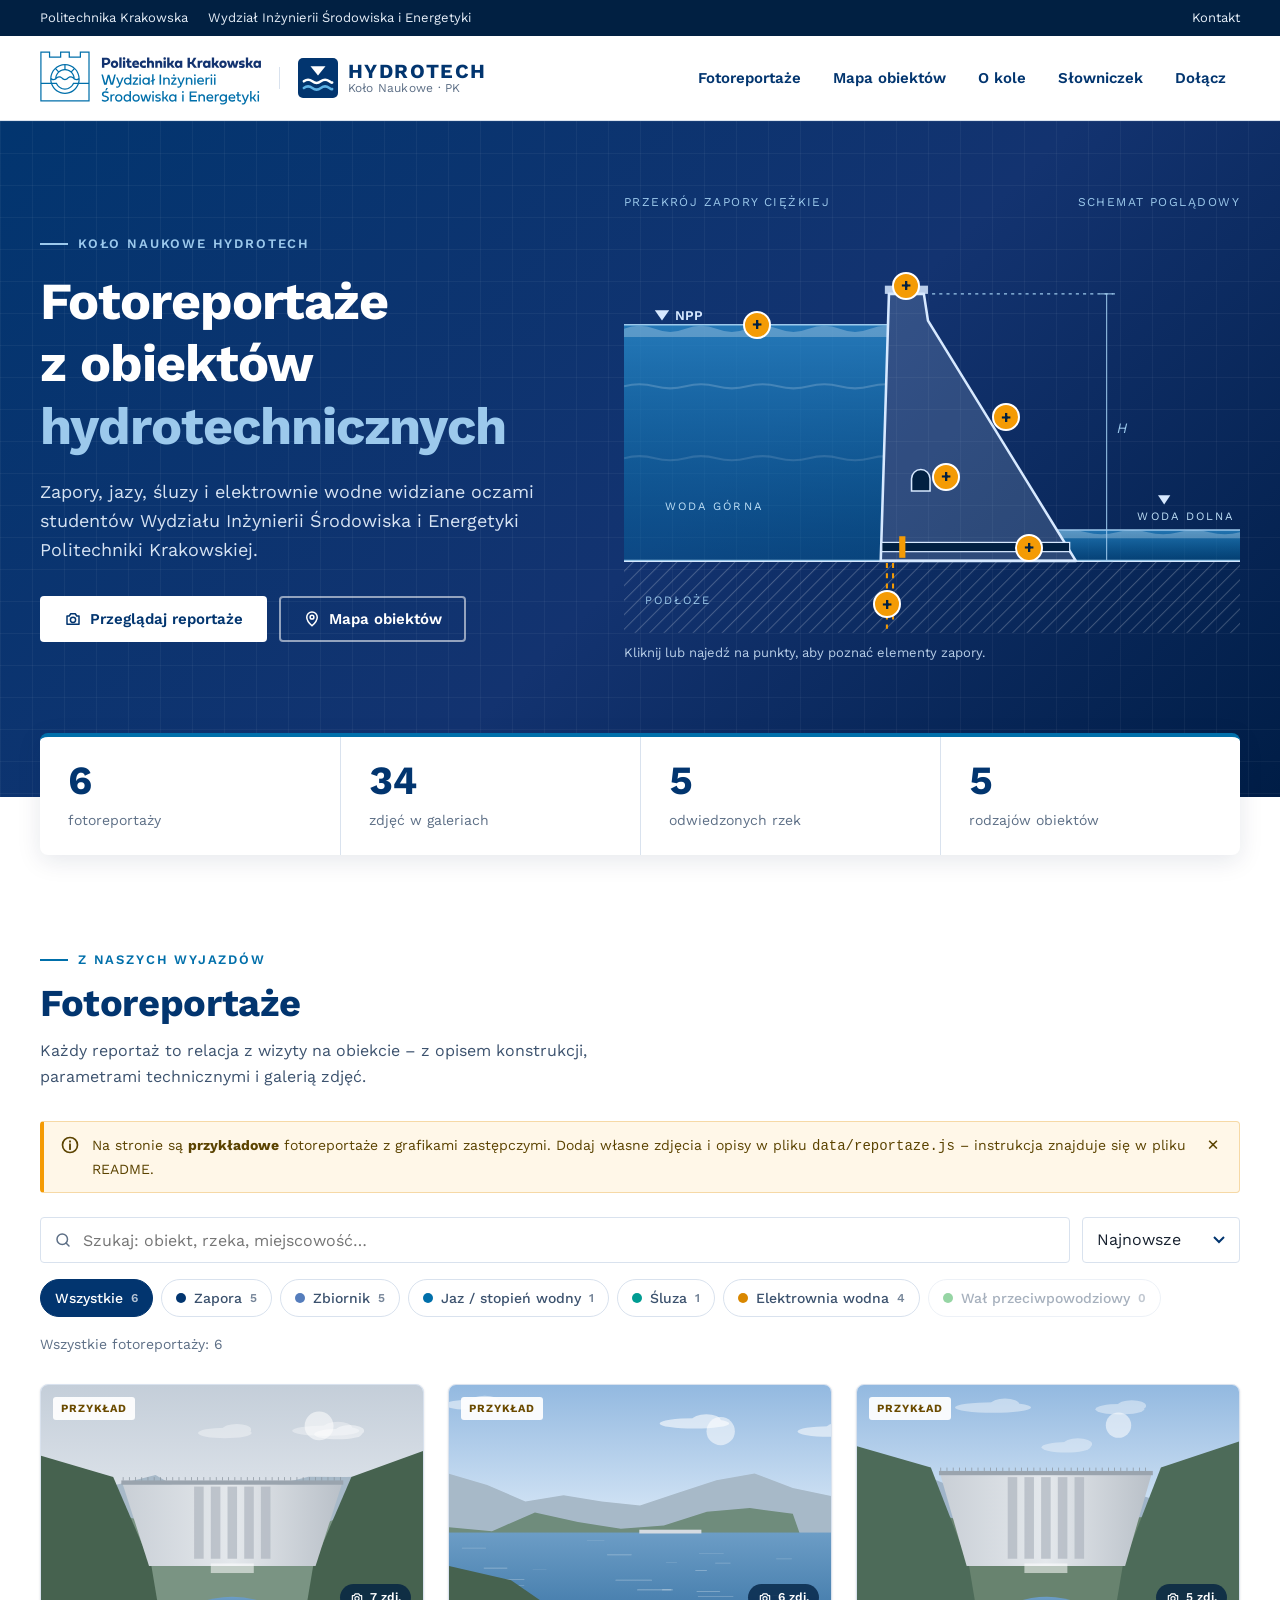
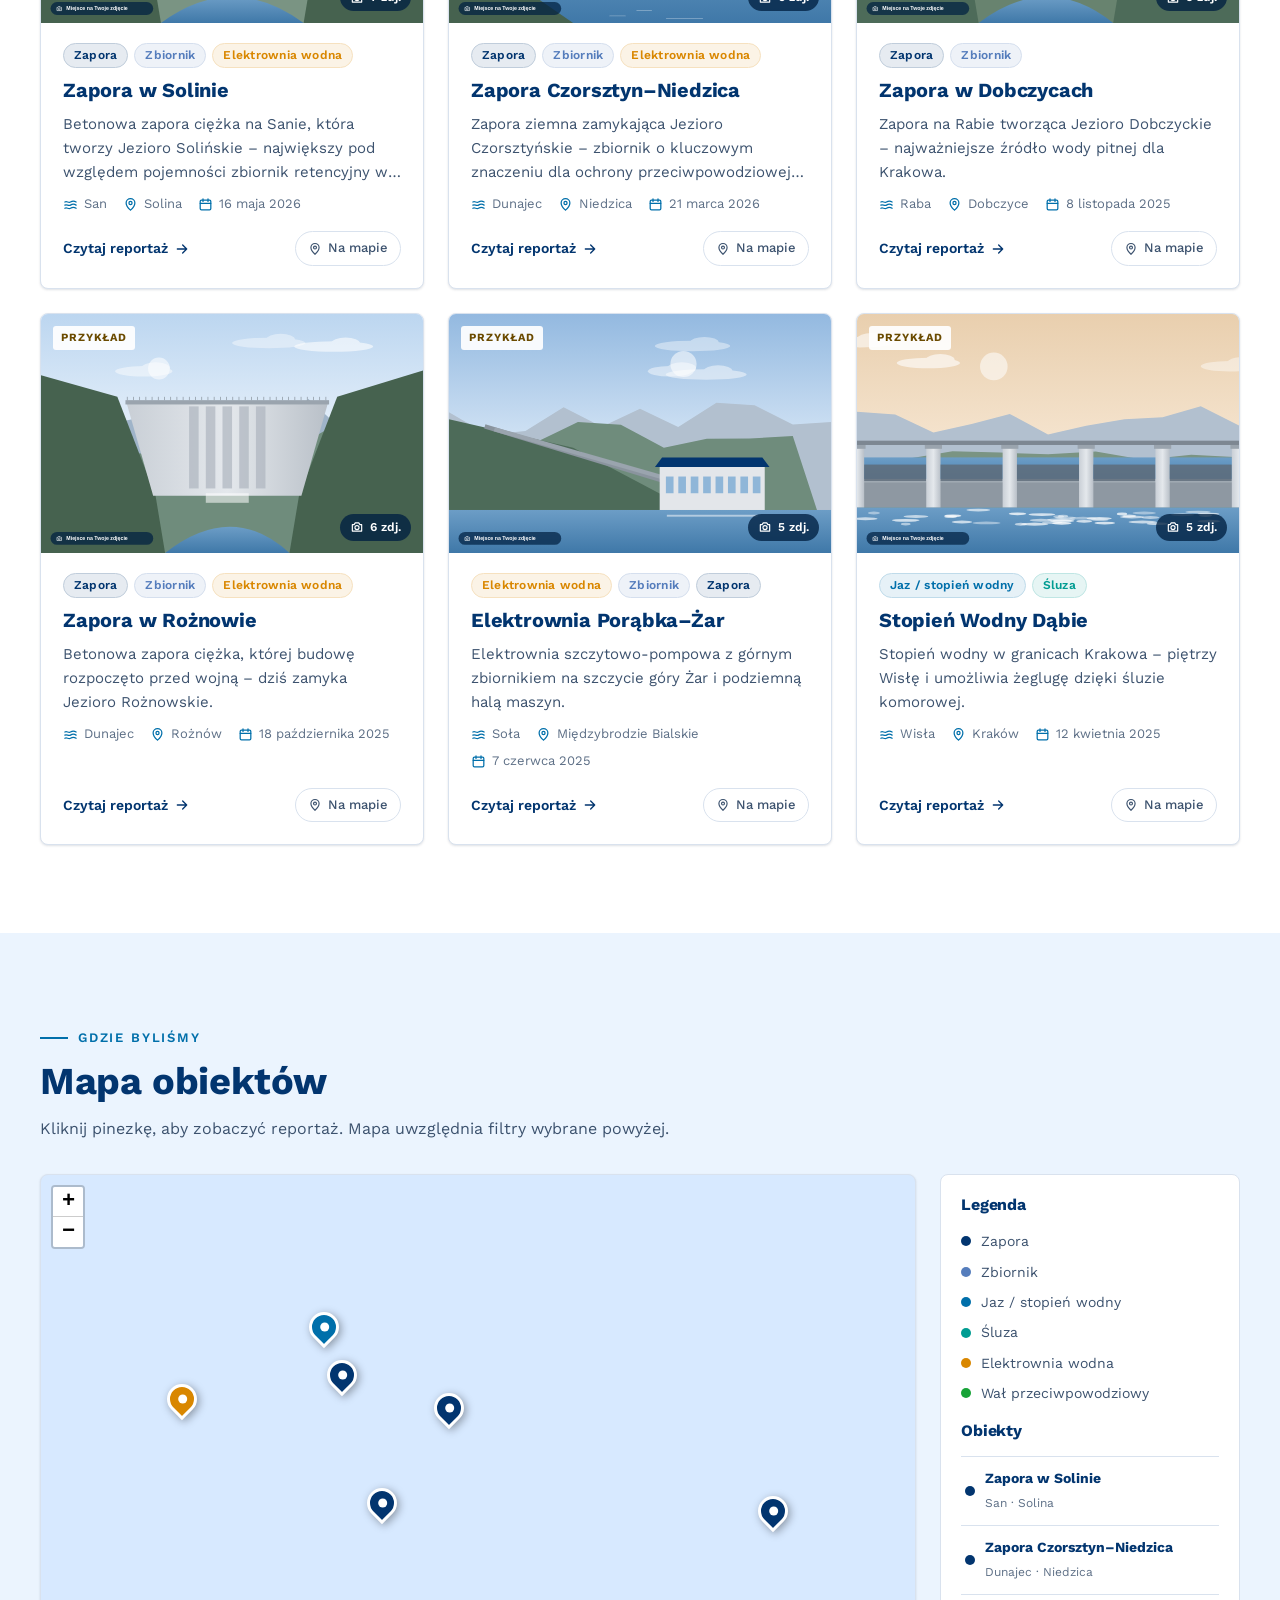
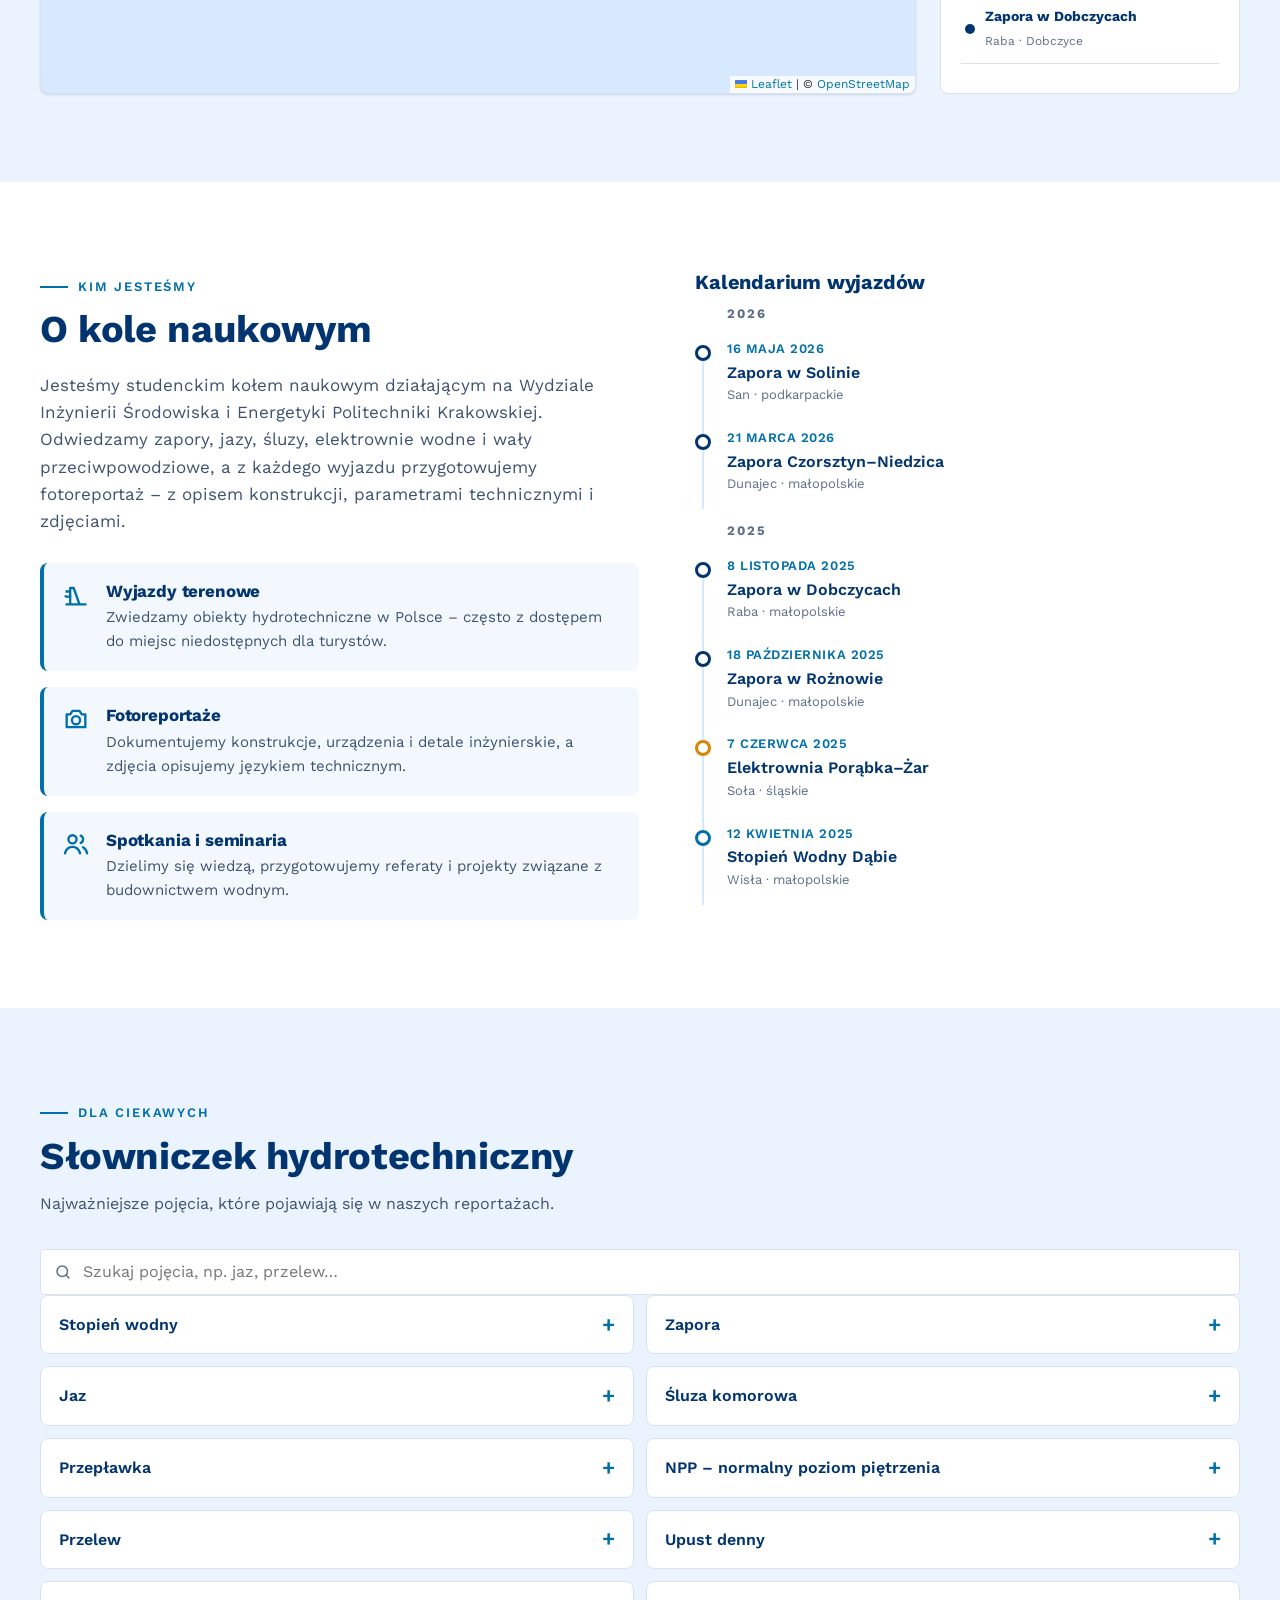
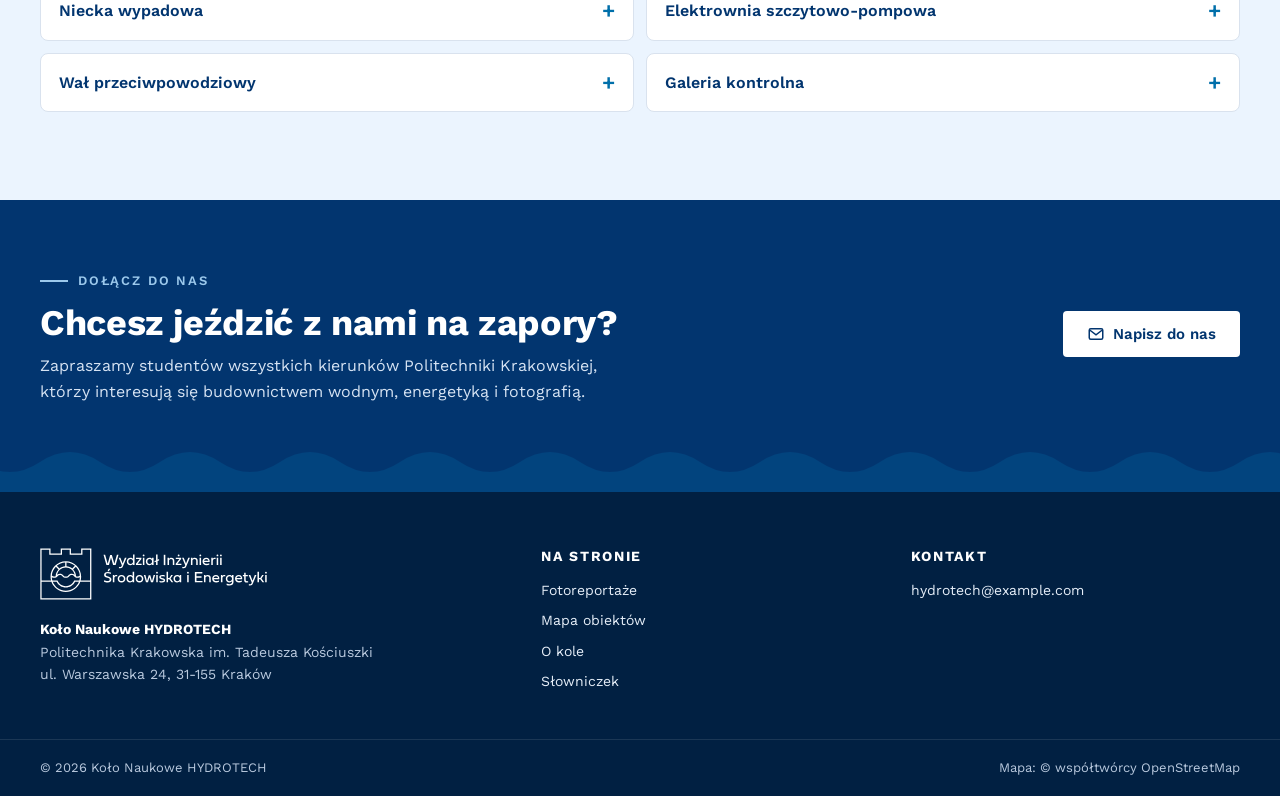
==== index.html @ e06513b8 "Strona Koła Naukowego HYDROTECH – fotoreportaże z obiektów hydrotechnicznych Statyczna, interaktywna" ====
<!doctype html>
<html lang="pl">
<head>
  <meta charset="utf-8">
  <meta name="viewport" content="width=device-width, initial-scale=1">
  <title>HYDROTECH – Koło Naukowe | Politechnika Krakowska</title>
  <meta name="description" content="Koło Naukowe HYDROTECH, Wydział Inżynierii Środowiska i Energetyki Politechniki Krakowskiej. Fotoreportaże z zapór, jazów, śluz i elektrowni wodnych.">
  <meta name="theme-color" content="#02356f">
  <meta property="og:title" content="HYDROTECH – fotoreportaże z obiektów hydrotechnicznych">
  <meta property="og:description" content="Koło Naukowe HYDROTECH, Politechnika Krakowska – Wydział Inżynierii Środowiska i Energetyki.">
  <meta property="og:type" content="website">
  <link rel="icon" href="assets/img/favicon.svg" type="image/svg+xml">
  <link rel="preconnect" href="https://fonts.googleapis.com">
  <link rel="preconnect" href="https://fonts.gstatic.com" crossorigin>
  <link rel="stylesheet" href="https://fonts.googleapis.com/css2?family=Work+Sans:wght@400;500;600;700&display=swap">
  <link rel="stylesheet" href="assets/vendor/leaflet/leaflet.css">
  <link rel="stylesheet" href="assets/css/style.css">
</head>
<body>
  <a class="skip-link" href="#tresc">Przejdź do treści</a>

  <!-- Pasek górny -->
  <div class="topbar">
    <div class="container">
      <div class="topbar__links">
        <a href="https://www.pk.edu.pl/" target="_blank" rel="noopener">Politechnika Krakowska</a>
        <a href="https://wisie.pk.edu.pl/" target="_blank" rel="noopener">Wydział Inżynierii Środowiska i Energetyki</a>
      </div>
      <div class="topbar__links topbar__right">
        <a href="#dolacz">Kontakt</a>
      </div>
    </div>
  </div>

  <!-- Nagłówek -->
  <header class="header">
    <div class="container">
      <a class="brand" href="./" aria-label="HYDROTECH – strona główna">
        <img class="brand__faculty" src="assets/img/logo-wisie.svg" alt="Politechnika Krakowska – Wydział Inżynierii Środowiska i Energetyki" width="294" height="72">
        <span class="brand__divider" aria-hidden="true"></span>
        <span class="brand__club">
          <img class="brand__mark" src="assets/img/hydrotech-znak.svg" alt="" width="40" height="40">
          <span class="brand__text">
            <span class="brand__name">HYDROTECH</span>
            <span class="brand__sub">Koło Naukowe · PK</span>
          </span>
        </span>
      </a>
      <button class="nav-toggle" type="button" aria-controls="nav" aria-expanded="false" aria-label="Menu" data-icon="menu"></button>
      <nav class="nav" id="nav" aria-label="Główna nawigacja">
        <ul class="nav__list">
          <li><a class="nav__link" href="#reportaze">Fotoreportaże</a></li>
          <li><a class="nav__link" href="#mapa">Mapa obiektów</a></li>
          <li><a class="nav__link" href="#o-kole">O kole</a></li>
          <li><a class="nav__link" href="#slowniczek">Słowniczek</a></li>
          <li><a class="nav__link" href="#dolacz">Dołącz</a></li>
        </ul>
      </nav>
    </div>
  </header>

  <main id="tresc">
    <!-- Hero z interaktywnym przekrojem zapory -->
    <section class="hero" aria-labelledby="hero-title">
      <div class="container">
        <div>
          <span class="eyebrow">Koło Naukowe HYDROTECH</span>
          <h1 id="hero-title">Fotoreportaże z&nbsp;obiektów <em>hydrotechnicznych</em></h1>
          <p class="hero__lead">Zapory, jazy, śluzy i elektrownie wodne widziane oczami studentów Wydziału Inżynierii Środowiska i Energetyki Politechniki Krakowskiej.</p>
          <div class="hero__actions">
            <a class="btn btn--primary" href="#reportaze" data-icon="camera">Przeglądaj reportaże</a>
            <a class="btn btn--ghost" href="#mapa" data-icon="pin">Mapa obiektów</a>
          </div>
        </div>

        <div class="xsec">
          <div class="xsec__caption"><span>Przekrój zapory ciężkiej</span><span>schemat poglądowy</span></div>
          <div class="xsec__stage">
            <svg class="xsec__svg" viewBox="0 0 600 400" role="img" aria-label="Schemat przekroju betonowej zapory ciężkiej z zaznaczonymi elementami">
              <defs>
                <pattern id="hatch" width="10" height="10" patternUnits="userSpaceOnUse" patternTransform="rotate(45)">
                  <line x1="0" y1="0" x2="0" y2="10" stroke="rgba(255,255,255,.22)" stroke-width="2"/>
                </pattern>
                <clipPath id="clip-up"><polygon points="0,100 257,100 250,330 0,330"/></clipPath>
                <clipPath id="clip-down"><polygon points="421,300 600,300 600,330 440,330"/></clipPath>
                <linearGradient id="gw" x1="0" y1="0" x2="0" y2="1">
                  <stop offset="0" stop-color="#2b8fd0" stop-opacity=".75"/>
                  <stop offset="1" stop-color="#006faa" stop-opacity=".35"/>
                </linearGradient>
              </defs>
              <!-- podłoże -->
              <rect x="0" y="330" width="600" height="70" fill="url(#hatch)"/>
              <line x1="0" y1="330" x2="600" y2="330" stroke="#d7e9ff" stroke-width="2"/>
              <!-- woda górna -->
              <g clip-path="url(#clip-up)">
                <rect x="0" y="100" width="260" height="230" fill="url(#gw)"/>
                <path class="wave" d="M0 104 q15 -6 30 0 t30 0 t30 0 t30 0 t30 0 t30 0 t30 0 t30 0 t30 0 t30 0 t30 0 t30 0 V112 H0Z" fill="rgba(255,255,255,.25)"/>
                <path class="wave wave--slow" d="M0 160 q15 -4 30 0 t30 0 t30 0 t30 0 t30 0 t30 0 t30 0 t30 0 t30 0 t30 0 t30 0 t30 0" fill="none" stroke="rgba(255,255,255,.18)" stroke-width="2"/>
                <path class="wave" d="M0 230 q15 -4 30 0 t30 0 t30 0 t30 0 t30 0 t30 0 t30 0 t30 0 t30 0 t30 0 t30 0 t30 0" fill="none" stroke="rgba(255,255,255,.12)" stroke-width="2"/>
              </g>
              <line x1="0" y1="100" x2="257" y2="100" stroke="#9cc9ec" stroke-width="1.5"/>
              <!-- woda dolna -->
              <g clip-path="url(#clip-down)">
                <rect x="420" y="300" width="180" height="30" fill="url(#gw)"/>
                <path class="wave" d="M420 302 q15 -4 30 0 t30 0 t30 0 t30 0 t30 0 t30 0 t30 0 t30 0 t30 0 V308 H420Z" fill="rgba(255,255,255,.25)"/>
              </g>
              <line x1="421" y1="300" x2="600" y2="300" stroke="#9cc9ec" stroke-width="1.5"/>
              <!-- korpus zapory -->
              <polygon points="250,330 258,70 292,70 296,96 440,330" fill="rgba(215,233,255,.16)" stroke="#d7e9ff" stroke-width="2.5" stroke-linejoin="round"/>
              <rect x="254" y="62" width="42" height="8" fill="#d7e9ff" opacity=".85"/>
              <!-- galeria kontrolna -->
              <path d="M280 262 v-12 a9 9 0 0 1 18 0 v12z" fill="#012042" stroke="#d7e9ff" stroke-width="1.5"/>
              <!-- upust denny -->
              <rect x="251" y="312" width="183" height="9" fill="#012042" stroke="#d7e9ff" stroke-width="1.2"/>
              <rect x="268" y="306" width="6" height="21" fill="#f49b05"/>
              <!-- przesłona przeciwfiltracyjna -->
              <g stroke="#f49b05" stroke-width="2" stroke-dasharray="5 5">
                <line x1="256" y1="332" x2="256" y2="396"/>
                <line x1="262" y1="332" x2="262" y2="390"/>
              </g>
              <!-- wymiar wysokości -->
              <g stroke="#9cc9ec" stroke-width="1" fill="none">
                <line x1="470" y1="70" x2="470" y2="330"/>
                <line x1="300" y1="70" x2="478" y2="70" stroke-dasharray="3 4"/>
                <line x1="464" y1="70" x2="476" y2="70"/>
                <line x1="464" y1="330" x2="476" y2="330"/>
              </g>
              <text x="480" y="205" fill="#9cc9ec" font-size="14" font-family="Work Sans, sans-serif" font-style="italic">H</text>
              <!-- oznaczenia -->
              <g font-family="Work Sans, sans-serif" fill="#d7e9ff">
                <path d="M30 86 h14 l-7 10z" fill="#d7e9ff"/>
                <text x="50" y="95" font-size="13" font-weight="600">NPP</text>
                <text x="40" y="280" font-size="11" letter-spacing="2" fill="#bfe0f7">WODA GÓRNA</text>
                <text x="500" y="290" font-size="11" letter-spacing="2" fill="#bfe0f7">WODA DOLNA</text>
                <path d="M520 266 h12 l-6 9z" fill="#d7e9ff"/>
                <text x="20" y="372" font-size="11" letter-spacing="2" fill="#9cc9ec">PODŁOŻE</text>
              </g>
            </svg>
          </div>
          <p class="xsec__hint">Kliknij lub najedź na punkty, aby poznać elementy zapory.</p>
        </div>
      </div>
    </section>

    <!-- Statystyki -->
    <div class="stats">
      <div class="container">
        <div class="stats__grid">
          <div class="stat"><div class="stat__value" data-stat="reportaze">0</div><div class="stat__label">fotoreportaży</div></div>
          <div class="stat"><div class="stat__value" data-stat="zdjecia">0</div><div class="stat__label">zdjęć w galeriach</div></div>
          <div class="stat"><div class="stat__value" data-stat="rzeki">0</div><div class="stat__label">odwiedzonych rzek</div></div>
          <div class="stat"><div class="stat__value" data-stat="typy">0</div><div class="stat__label">rodzajów obiektów</div></div>
        </div>
      </div>
    </div>

    <!-- Fotoreportaże -->
    <section class="section" id="reportaze" aria-labelledby="rep-title">
      <div class="container">
        <div class="section-head">
          <div>
            <span class="eyebrow">Z naszych wyjazdów</span>
            <h2 id="rep-title">Fotoreportaże</h2>
            <p>Każdy reportaż to relacja z wizyty na obiekcie – z opisem konstrukcji, parametrami technicznymi i galerią zdjęć.</p>
          </div>
        </div>

        <div class="notice" id="demo-notice" hidden>
          <p>Na stronie są <strong>przykładowe</strong> fotoreportaże z grafikami zastępczymi. Dodaj własne zdjęcia i opisy w pliku <code>data/reportaze.js</code> – instrukcja znajduje się w pliku README.</p>
          <button type="button" aria-label="Zamknij informację">×</button>
        </div>

        <div class="toolbar">
          <div class="toolbar__row">
            <label class="search">
              <span class="visually-hidden">Szukaj reportażu</span>
              <svg viewBox="0 0 24 24" aria-hidden="true"><path d="M11 4a7 7 0 1 0 0 14 7 7 0 0 0 0-14zm9 16-4.3-4.3" fill="none" stroke="currentColor" stroke-width="2" stroke-linecap="round"/></svg>
              <input type="search" id="search" placeholder="Szukaj: obiekt, rzeka, miejscowość…" autocomplete="off">
            </label>
            <label>
              <span class="visually-hidden">Sortuj</span>
              <select class="select" id="sort">
                <option value="new">Najnowsze</option>
                <option value="old">Najstarsze</option>
                <option value="az">Alfabetycznie</option>
                <option value="river">Wg rzeki</option>
              </select>
            </label>
          </div>
          <div class="chips" id="chips" role="group" aria-label="Filtruj według rodzaju obiektu"></div>
          <div class="results-info" id="results-info" aria-live="polite"></div>
        </div>

        <div class="cards" id="cards"></div>
      </div>
    </section>

    <!-- Mapa -->
    <section class="section section--tint" id="mapa" aria-labelledby="map-title">
      <div class="container">
        <div class="section-head">
          <div>
            <span class="eyebrow">Gdzie byliśmy</span>
            <h2 id="map-title">Mapa obiektów</h2>
            <p>Kliknij pinezkę, aby zobaczyć reportaż. Mapa uwzględnia filtry wybrane powyżej.</p>
          </div>
        </div>
        <div class="map-layout">
          <div class="map" id="map" role="region" aria-label="Mapa odwiedzonych obiektów"></div>
          <aside class="map-side">
            <h3>Legenda</h3>
            <ul class="legend" id="legend"></ul>
            <h3>Obiekty</h3>
            <ul class="map-list" id="map-list"></ul>
          </aside>
        </div>
      </div>
    </section>

    <!-- O kole -->
    <section class="section" id="o-kole" aria-labelledby="about-title">
      <div class="container about">
        <div class="about__text reveal">
          <span class="eyebrow">Kim jesteśmy</span>
          <h2 id="about-title" style="font-size:clamp(28px,3vw,38px);margin-top:10px">O kole naukowym</h2>
          <p data-config="opis"></p>
          <div class="features">
            <div class="feature">
              <svg viewBox="0 0 24 24" aria-hidden="true"><path d="M3 20h18M7 20V6h3l5 14M3 9h4" fill="none" stroke="currentColor" stroke-width="2" stroke-linejoin="round"/><path d="M3 13c1 .8 2 .8 4 0" fill="none" stroke="currentColor" stroke-width="2" stroke-linecap="round"/></svg>
              <div><h3>Wyjazdy terenowe</h3><p>Zwiedzamy obiekty hydrotechniczne w Polsce – często z dostępem do miejsc niedostępnych dla turystów.</p></div>
            </div>
            <div class="feature">
              <svg viewBox="0 0 24 24" aria-hidden="true"><path d="M4 8h3l2-3h6l2 3h3v11H4z" fill="none" stroke="currentColor" stroke-width="2" stroke-linejoin="round"/><circle cx="12" cy="13" r="3.5" fill="none" stroke="currentColor" stroke-width="2"/></svg>
              <div><h3>Fotoreportaże</h3><p>Dokumentujemy konstrukcje, urządzenia i detale inżynierskie, a zdjęcia opisujemy językiem technicznym.</p></div>
            </div>
            <div class="feature">
              <svg viewBox="0 0 24 24" aria-hidden="true"><circle cx="9" cy="8" r="3.5" fill="none" stroke="currentColor" stroke-width="2"/><path d="M2.5 20c1-3.5 3.6-5.5 6.5-5.5s5.5 2 6.5 5.5M16 4.8a3.5 3.5 0 0 1 0 6.4M18 14.8c1.7.8 2.9 2.6 3.5 5.2" fill="none" stroke="currentColor" stroke-width="2" stroke-linecap="round"/></svg>
              <div><h3>Spotkania i seminaria</h3><p>Dzielimy się wiedzą, przygotowujemy referaty i projekty związane z budownictwem wodnym.</p></div>
            </div>
          </div>
        </div>
        <div class="timeline reveal">
          <h3>Kalendarium wyjazdów</h3>
          <div id="timeline"></div>
        </div>
      </div>
    </section>

    <!-- Słowniczek -->
    <section class="section section--tint" id="slowniczek" aria-labelledby="gl-title">
      <div class="container">
        <div class="section-head">
          <div>
            <span class="eyebrow">Dla ciekawych</span>
            <h2 id="gl-title">Słowniczek hydrotechniczny</h2>
            <p>Najważniejsze pojęcia, które pojawiają się w naszych reportażach.</p>
          </div>
        </div>
        <label class="search glossary-tools">
          <span class="visually-hidden">Szukaj pojęcia</span>
          <svg viewBox="0 0 24 24" aria-hidden="true"><path d="M11 4a7 7 0 1 0 0 14 7 7 0 0 0 0-14zm9 16-4.3-4.3" fill="none" stroke="currentColor" stroke-width="2" stroke-linecap="round"/></svg>
          <input type="search" id="glossary-search" placeholder="Szukaj pojęcia, np. jaz, przelew…" autocomplete="off">
        </label>
        <div class="glossary" id="glossary"></div>
      </div>
    </section>

    <!-- Dołącz -->
    <section class="cta" id="dolacz" aria-labelledby="cta-title">
      <div class="container">
        <div>
          <span class="eyebrow">Dołącz do nas</span>
          <h2 id="cta-title">Chcesz jeździć z nami na zapory?</h2>
          <p>Zapraszamy studentów wszystkich kierunków Politechniki Krakowskiej, którzy interesują się budownictwem wodnym, energetyką i fotografią.</p>
        </div>
        <div class="cta__actions">
          <a class="btn btn--primary" href="#" data-mailto="Dołączenie do koła HYDROTECH" data-icon="mail">Napisz do nas</a>
        </div>
      </div>
    </section>
  </main>

  <!-- Stopka -->
  <footer class="footer">
    <div class="container">
      <div>
        <img class="footer__logo" src="assets/img/logo-wisie-biale.svg" alt="Wydział Inżynierii Środowiska i Energetyki" width="292" height="67">
        <p><strong style="color:#fff" data-config="pelnaNazwa">Koło Naukowe HYDROTECH</strong><br>
          <span data-config="uczelnia">Politechnika Krakowska im. Tadeusza Kościuszki</span><br>
          <span data-config="adres">ul. Warszawska 24, 31-155 Kraków</span></p>
      </div>
      <div>
        <h3>Na stronie</h3>
        <ul>
          <li><a href="#reportaze">Fotoreportaże</a></li>
          <li><a href="#mapa">Mapa obiektów</a></li>
          <li><a href="#o-kole">O kole</a></li>
          <li><a href="#slowniczek">Słowniczek</a></li>
        </ul>
      </div>
      <div>
        <h3>Kontakt</h3>
        <ul data-contact></ul>
      </div>
    </div>
    <div class="footer__bottom">
      <div class="container">
        <span>© <span data-year></span> Koło Naukowe HYDROTECH</span>
        <span>Mapa: © współtwórcy OpenStreetMap</span>
      </div>
    </div>
  </footer>

  <script src="assets/vendor/leaflet/leaflet.js"></script>
  <script src="data/config.js"></script>
  <script src="data/reportaze.js"></script>
  <script src="assets/js/common.js"></script>
  <script src="assets/js/home.js"></script>
</body>
</html>
---- assets/vendor/leaflet/leaflet.css ----
/* required styles */

.leaflet-pane,
.leaflet-tile,
.leaflet-marker-icon,
.leaflet-marker-shadow,
.leaflet-tile-container,
.leaflet-pane > svg,
.leaflet-pane > canvas,
.leaflet-zoom-box,
.leaflet-image-layer,
.leaflet-layer {
	position: absolute;
	left: 0;
	top: 0;
	}
.leaflet-container {
	overflow: hidden;
	}
.leaflet-tile,
.leaflet-marker-icon,
.leaflet-marker-shadow {
	-webkit-user-select: none;
	   -moz-user-select: none;
	        user-select: none;
	  -webkit-user-drag: none;
	}
/* Prevents IE11 from highlighting tiles in blue */
.leaflet-tile::selection {
	background: transparent;
}
/* Safari renders non-retina tile on retina better with this, but Chrome is worse */
.leaflet-safari .leaflet-tile {
	image-rendering: -webkit-optimize-contrast;
	}
/* hack that prevents hw layers "stretching" when loading new tiles */
.leaflet-safari .leaflet-tile-container {
	width: 1600px;
	height: 1600px;
	-webkit-transform-origin: 0 0;
	}
.leaflet-marker-icon,
.leaflet-marker-shadow {
	display: block;
	}
/* .leaflet-container svg: reset svg max-width decleration shipped in Joomla! (joomla.org) 3.x */
/* .leaflet-container img: map is broken in FF if you have max-width: 100% on tiles */
.leaflet-container .leaflet-overlay-pane svg {
	max-width: none !important;
	max-height: none !important;
	}
.leaflet-container .leaflet-marker-pane img,
.leaflet-container .leaflet-shadow-pane img,
.leaflet-container .leaflet-tile-pane img,
.leaflet-container img.leaflet-image-layer,
.leaflet-container .leaflet-tile {
	max-width: none !important;
	max-height: none !important;
	width: auto;
	padding: 0;
	}

.leaflet-container img.leaflet-tile {
	/* See: https://bugs.chromium.org/p/chromium/issues/detail?id=600120 */
	mix-blend-mode: plus-lighter;
}

.leaflet-container.leaflet-touch-zoom {
	-ms-touch-action: pan-x pan-y;
	touch-action: pan-x pan-y;
	}
.leaflet-container.leaflet-touch-drag {
	-ms-touch-action: pinch-zoom;
	/* Fallback for FF which doesn't support pinch-zoom */
	touch-action: none;
	touch-action: pinch-zoom;
}
.leaflet-container.leaflet-touch-drag.leaflet-touch-zoom {
	-ms-touch-action: none;
	touch-action: none;
}
.leaflet-container {
	-webkit-tap-highlight-color: transparent;
}
.leaflet-container a {
	-webkit-tap-highlight-color: rgba(51, 181, 229, 0.4);
}
.leaflet-tile {
	filter: inherit;
	visibility: hidden;
	}
.leaflet-tile-loaded {
	visibility: inherit;
	}
.leaflet-zoom-box {
	width: 0;
	height: 0;
	-moz-box-sizing: border-box;
	     box-sizing: border-box;
	z-index: 800;
	}
/* workaround for https://bugzilla.mozilla.org/show_bug.cgi?id=888319 */
.leaflet-overlay-pane svg {
	-moz-user-select: none;
	}

.leaflet-pane         { z-index: 400; }

.leaflet-tile-pane    { z-index: 200; }
.leaflet-overlay-pane { z-index: 400; }
.leaflet-shadow-pane  { z-index: 500; }
.leaflet-marker-pane  { z-index: 600; }
.leaflet-tooltip-pane   { z-index: 650; }
.leaflet-popup-pane   { z-index: 700; }

.leaflet-map-pane canvas { z-index: 100; }
.leaflet-map-pane svg    { z-index: 200; }

.leaflet-vml-shape {
	width: 1px;
	height: 1px;
	}
.lvml {
	behavior: url(#default#VML);
	display: inline-block;
	position: absolute;
	}


/* control positioning */

.leaflet-control {
	position: relative;
	z-index: 800;
	pointer-events: visiblePainted; /* IE 9-10 doesn't have auto */
	pointer-events: auto;
	}
.leaflet-top,
.leaflet-bottom {
	position: absolute;
	z-index: 1000;
	pointer-events: none;
	}
.leaflet-top {
	top: 0;
	}
.leaflet-right {
	right: 0;
	}
.leaflet-bottom {
	bottom: 0;
	}
.leaflet-left {
	left: 0;
	}
.leaflet-control {
	float: left;
	clear: both;
	}
.leaflet-right .leaflet-control {
	float: right;
	}
.leaflet-top .leaflet-control {
	margin-top: 10px;
	}
.leaflet-bottom .leaflet-control {
	margin-bottom: 10px;
	}
.leaflet-left .leaflet-control {
	margin-left: 10px;
	}
.leaflet-right .leaflet-control {
	margin-right: 10px;
	}


/* zoom and fade animations */

.leaflet-fade-anim .leaflet-popup {
	opacity: 0;
	-webkit-transition: opacity 0.2s linear;
	   -moz-transition: opacity 0.2s linear;
	        transition: opacity 0.2s linear;
	}
.leaflet-fade-anim .leaflet-map-pane .leaflet-popup {
	opacity: 1;
	}
.leaflet-zoom-animated {
	-webkit-transform-origin: 0 0;
	    -ms-transform-origin: 0 0;
	        transform-origin: 0 0;
	}
svg.leaflet-zoom-animated {
	will-change: transform;
}

.leaflet-zoom-anim .leaflet-zoom-animated {
	-webkit-transition: -webkit-transform 0.25s cubic-bezier(0,0,0.25,1);
	   -moz-transition:    -moz-transform 0.25s cubic-bezier(0,0,0.25,1);
	        transition:         transform 0.25s cubic-bezier(0,0,0.25,1);
	}
.leaflet-zoom-anim .leaflet-tile,
.leaflet-pan-anim .leaflet-tile {
	-webkit-transition: none;
	   -moz-transition: none;
	        transition: none;
	}

.leaflet-zoom-anim .leaflet-zoom-hide {
	visibility: hidden;
	}


/* cursors */

.leaflet-interactive {
	cursor: pointer;
	}
.leaflet-grab {
	cursor: -webkit-grab;
	cursor:    -moz-grab;
	cursor:         grab;
	}
.leaflet-crosshair,
.leaflet-crosshair .leaflet-interactive {
	cursor: crosshair;
	}
.leaflet-popup-pane,
.leaflet-control {
	cursor: auto;
	}
.leaflet-dragging .leaflet-grab,
.leaflet-dragging .leaflet-grab .leaflet-interactive,
.leaflet-dragging .leaflet-marker-draggable {
	cursor: move;
	cursor: -webkit-grabbing;
	cursor:    -moz-grabbing;
	cursor:         grabbing;
	}

/* marker & overlays interactivity */
.leaflet-marker-icon,
.leaflet-marker-shadow,
.leaflet-image-layer,
.leaflet-pane > svg path,
.leaflet-tile-container {
	pointer-events: none;
	}

.leaflet-marker-icon.leaflet-interactive,
.leaflet-image-layer.leaflet-interactive,
.leaflet-pane > svg path.leaflet-interactive,
svg.leaflet-image-layer.leaflet-interactive path {
	pointer-events: visiblePainted; /* IE 9-10 doesn't have auto */
	pointer-events: auto;
	}

/* visual tweaks */

.leaflet-container {
	background: #ddd;
	outline-offset: 1px;
	}
.leaflet-container a {
	color: #0078A8;
	}
.leaflet-zoom-box {
	border: 2px dotted #38f;
	background: rgba(255,255,255,0.5);
	}


/* general typography */
.leaflet-container {
	font-family: "Helvetica Neue", Arial, Helvetica, sans-serif;
	font-size: 12px;
	font-size: 0.75rem;
	line-height: 1.5;
	}


/* general toolbar styles */

.leaflet-bar {
	box-shadow: 0 1px 5px rgba(0,0,0,0.65);
	border-radius: 4px;
	}
.leaflet-bar a {
	background-color: #fff;
	border-bottom: 1px solid #ccc;
	width: 26px;
	height: 26px;
	line-height: 26px;
	display: block;
	text-align: center;
	text-decoration: none;
	color: black;
	}
.leaflet-bar a,
.leaflet-control-layers-toggle {
	background-position: 50% 50%;
	background-repeat: no-repeat;
	display: block;
	}
.leaflet-bar a:hover,
.leaflet-bar a:focus {
	background-color: #f4f4f4;
	}
.leaflet-bar a:first-child {
	border-top-left-radius: 4px;
	border-top-right-radius: 4px;
	}
.leaflet-bar a:last-child {
	border-bottom-left-radius: 4px;
	border-bottom-right-radius: 4px;
	border-bottom: none;
	}
.leaflet-bar a.leaflet-disabled {
	cursor: default;
	background-color: #f4f4f4;
	color: #bbb;
	}

.leaflet-touch .leaflet-bar a {
	width: 30px;
	height: 30px;
	line-height: 30px;
	}
.leaflet-touch .leaflet-bar a:first-child {
	border-top-left-radius: 2px;
	border-top-right-radius: 2px;
	}
.leaflet-touch .leaflet-bar a:last-child {
	border-bottom-left-radius: 2px;
	border-bottom-right-radius: 2px;
	}

/* zoom control */

.leaflet-control-zoom-in,
.leaflet-control-zoom-out {
	font: bold 18px 'Lucida Console', Monaco, monospace;
	text-indent: 1px;
	}

.leaflet-touch .leaflet-control-zoom-in, .leaflet-touch .leaflet-control-zoom-out  {
	font-size: 22px;
	}


/* layers control */

.leaflet-control-layers {
	box-shadow: 0 1px 5px rgba(0,0,0,0.4);
	background: #fff;
	border-radius: 5px;
	}
.leaflet-control-layers-toggle {
	background-image: url(images/layers.png);
	width: 36px;
	height: 36px;
	}
.leaflet-retina .leaflet-control-layers-toggle {
	background-image: url(images/layers-2x.png);
	background-size: 26px 26px;
	}
.leaflet-touch .leaflet-control-layers-toggle {
	width: 44px;
	height: 44px;
	}
.leaflet-control-layers .leaflet-control-layers-list,
.leaflet-control-layers-expanded .leaflet-control-layers-toggle {
	display: none;
	}
.leaflet-control-layers-expanded .leaflet-control-layers-list {
	display: block;
	position: relative;
	}
.leaflet-control-layers-expanded {
	padding: 6px 10px 6px 6px;
	color: #333;
	background: #fff;
	}
.leaflet-control-layers-scrollbar {
	overflow-y: scroll;
	overflow-x: hidden;
	padding-right: 5px;
	}
.leaflet-control-layers-selector {
	margin-top: 2px;
	position: relative;
	top: 1px;
	}
.leaflet-control-layers label {
	display: block;
	font-size: 13px;
	font-size: 1.08333em;
	}
.leaflet-control-layers-separator {
	height: 0;
	border-top: 1px solid #ddd;
	margin: 5px -10px 5px -6px;
	}

/* Default icon URLs */
.leaflet-default-icon-path { /* used only in path-guessing heuristic, see L.Icon.Default */
	background-image: url(images/marker-icon.png);
	}


/* attribution and scale controls */

.leaflet-container .leaflet-control-attribution {
	background: #fff;
	background: rgba(255, 255, 255, 0.8);
	margin: 0;
	}
.leaflet-control-attribution,
.leaflet-control-scale-line {
	padding: 0 5px;
	color: #333;
	line-height: 1.4;
	}
.leaflet-control-attribution a {
	text-decoration: none;
	}
.leaflet-control-attribution a:hover,
.leaflet-control-attribution a:focus {
	text-decoration: underline;
	}
.leaflet-attribution-flag {
	display: inline !important;
	vertical-align: baseline !important;
	width: 1em;
	height: 0.6669em;
	}
.leaflet-left .leaflet-control-scale {
	margin-left: 5px;
	}
.leaflet-bottom .leaflet-control-scale {
	margin-bottom: 5px;
	}
.leaflet-control-scale-line {
	border: 2px solid #777;
	border-top: none;
	line-height: 1.1;
	padding: 2px 5px 1px;
	white-space: nowrap;
	-moz-box-sizing: border-box;
	     box-sizing: border-box;
	background: rgba(255, 255, 255, 0.8);
	text-shadow: 1px 1px #fff;
	}
.leaflet-control-scale-line:not(:first-child) {
	border-top: 2px solid #777;
	border-bottom: none;
	margin-top: -2px;
	}
.leaflet-control-scale-line:not(:first-child):not(:last-child) {
	border-bottom: 2px solid #777;
	}

.leaflet-touch .leaflet-control-attribution,
.leaflet-touch .leaflet-control-layers,
.leaflet-touch .leaflet-bar {
	box-shadow: none;
	}
.leaflet-touch .leaflet-control-layers,
.leaflet-touch .leaflet-bar {
	border: 2px solid rgba(0,0,0,0.2);
	background-clip: padding-box;
	}


/* popup */

.leaflet-popup {
	position: absolute;
	text-align: center;
	margin-bottom: 20px;
	}
.leaflet-popup-content-wrapper {
	padding: 1px;
	text-align: left;
	border-radius: 12px;
	}
.leaflet-popup-content {
	margin: 13px 24px 13px 20px;
	line-height: 1.3;
	font-size: 13px;
	font-size: 1.08333em;
	min-height: 1px;
	}
.leaflet-popup-content p {
	margin: 17px 0;
	margin: 1.3em 0;
	}
.leaflet-popup-tip-container {
	width: 40px;
	height: 20px;
	position: absolute;
	left: 50%;
	margin-top: -1px;
	margin-left: -20px;
	overflow: hidden;
	pointer-events: none;
	}
.leaflet-popup-tip {
	width: 17px;
	height: 17px;
	padding: 1px;

	margin: -10px auto 0;
	pointer-events: auto;

	-webkit-transform: rotate(45deg);
	   -moz-transform: rotate(45deg);
	    -ms-transform: rotate(45deg);
	        transform: rotate(45deg);
	}
.leaflet-popup-content-wrapper,
.leaflet-popup-tip {
	background: white;
	color: #333;
	box-shadow: 0 3px 14px rgba(0,0,0,0.4);
	}
.leaflet-container a.leaflet-popup-close-button {
	position: absolute;
	top: 0;
	right: 0;
	border: none;
	text-align: center;
	width: 24px;
	height: 24px;
	font: 16px/24px Tahoma, Verdana, sans-serif;
	color: #757575;
	text-decoration: none;
	background: transparent;
	}
.leaflet-container a.leaflet-popup-close-button:hover,
.leaflet-container a.leaflet-popup-close-button:focus {
	color: #585858;
	}
.leaflet-popup-scrolled {
	overflow: auto;
	}

.leaflet-oldie .leaflet-popup-content-wrapper {
	-ms-zoom: 1;
	}
.leaflet-oldie .leaflet-popup-tip {
	width: 24px;
	margin: 0 auto;

	-ms-filter: "progid:DXImageTransform.Microsoft.Matrix(M11=0.70710678, M12=0.70710678, M21=-0.70710678, M22=0.70710678)";
	filter: progid:DXImageTransform.Microsoft.Matrix(M11=0.70710678, M12=0.70710678, M21=-0.70710678, M22=0.70710678);
	}

.leaflet-oldie .leaflet-control-zoom,
.leaflet-oldie .leaflet-control-layers,
.leaflet-oldie .leaflet-popup-content-wrapper,
.leaflet-oldie .leaflet-popup-tip {
	border: 1px solid #999;
	}


/* div icon */

.leaflet-div-icon {
	background: #fff;
	border: 1px solid #666;
	}


/* Tooltip */
/* Base styles for the element that has a tooltip */
.leaflet-tooltip {
	position: absolute;
	padding: 6px;
	background-color: #fff;
	border: 1px solid #fff;
	border-radius: 3px;
	color: #222;
	white-space: nowrap;
	-webkit-user-select: none;
	-moz-user-select: none;
	-ms-user-select: none;
	user-select: none;
	pointer-events: none;
	box-shadow: 0 1px 3px rgba(0,0,0,0.4);
	}
.leaflet-tooltip.leaflet-interactive {
	cursor: pointer;
	pointer-events: auto;
	}
.leaflet-tooltip-top:before,
.leaflet-tooltip-bottom:before,
.leaflet-tooltip-left:before,
.leaflet-tooltip-right:before {
	position: absolute;
	pointer-events: none;
	border: 6px solid transparent;
	background: transparent;
	content: "";
	}

/* Directions */

.leaflet-tooltip-bottom {
	margin-top: 6px;
}
.leaflet-tooltip-top {
	margin-top: -6px;
}
.leaflet-tooltip-bottom:before,
.leaflet-tooltip-top:before {
	left: 50%;
	margin-left: -6px;
	}
.leaflet-tooltip-top:before {
	bottom: 0;
	margin-bottom: -12px;
	border-top-color: #fff;
	}
.leaflet-tooltip-bottom:before {
	top: 0;
	margin-top: -12px;
	margin-left: -6px;
	border-bottom-color: #fff;
	}
.leaflet-tooltip-left {
	margin-left: -6px;
}
.leaflet-tooltip-right {
	margin-left: 6px;
}
.leaflet-tooltip-left:before,
.leaflet-tooltip-right:before {
	top: 50%;
	margin-top: -6px;
	}
.leaflet-tooltip-left:before {
	right: 0;
	margin-right: -12px;
	border-left-color: #fff;
	}
.leaflet-tooltip-right:before {
	left: 0;
	margin-left: -12px;
	border-right-color: #fff;
	}

/* Printing */

@media print {
	/* Prevent printers from removing background-images of controls. */
	.leaflet-control {
		-webkit-print-color-adjust: exact;
		print-color-adjust: exact;
		}
	}
---- assets/css/style.css ----
/* =========================================================
   HYDROTECH – Koło Naukowe, Politechnika Krakowska
   Kolorystyka i typografia nawiązują do identyfikacji PK
   (granat PK, niebieski WIŚiE, krój Work Sans).
   ========================================================= */

:root {
  --pk-navy: #02356f;
  --pk-navy-dark: #012042;
  --pk-navy-deep: #001d46;
  --wisie-blue: #006faa;
  --wisie-navy: #133370;
  --sky-50: #f3f8fe;
  --sky-100: #ebf4fe;
  --sky-200: #d7e9ff;
  --ink: #17212f;
  --ink-2: #3c526e;
  --muted: #5d6f86;
  --line: #d9e2ee;
  --bg: #ffffff;
  --surface: #ffffff;
  --water: #006faa;
  --focus: #f49b05;

  --radius: 4px;
  --radius-lg: 8px;
  --shadow-sm: 0 1px 2px rgba(1, 32, 66, .06), 0 1px 3px rgba(1, 32, 66, .08);
  --shadow-md: 0 6px 24px rgba(1, 32, 66, .10);
  --shadow-lg: 0 18px 50px rgba(1, 32, 66, .22);

  --container: 1200px;
  --gutter: 24px;
  --header-h: 84px;

  --font: "Work Sans", system-ui, -apple-system, "Segoe UI", Roboto, Arial, sans-serif;
}

*, *::before, *::after { box-sizing: border-box; }
html { scroll-behavior: smooth; scroll-padding-top: calc(var(--header-h) + 16px); -webkit-text-size-adjust: 100%; }
body {
  margin: 0;
  font-family: var(--font);
  font-size: 16px;
  line-height: 1.6;
  color: var(--ink);
  background: var(--bg);
  -webkit-font-smoothing: antialiased;
}
img, svg { display: block; max-width: 100%; }
a { color: var(--wisie-blue); text-underline-offset: 3px; }
a:hover { color: var(--pk-navy); }
h1, h2, h3, h4 { color: var(--pk-navy); line-height: 1.2; margin: 0 0 .5em; font-weight: 700; letter-spacing: -.01em; }
p { margin: 0 0 1em; }
button { font: inherit; }
:focus-visible { outline: 3px solid var(--focus); outline-offset: 2px; }
.visually-hidden { position: absolute !important; width: 1px; height: 1px; overflow: hidden; clip: rect(0 0 0 0); white-space: nowrap; }

.container { width: 100%; max-width: calc(var(--container) + 2 * var(--gutter)); margin: 0 auto; padding: 0 var(--gutter); }

.skip-link {
  position: absolute; left: 16px; top: -60px; z-index: 1000;
  background: var(--pk-navy); color: #fff; padding: 10px 16px; border-radius: var(--radius);
}
.skip-link:focus { top: 12px; color: #fff; }

/* ---------- Pasek górny (jak na pk.edu.pl) ---------- */
.topbar { background: var(--pk-navy-dark); color: #c9d8ec; font-size: 13px; }
.topbar .container { display: flex; align-items: center; justify-content: space-between; gap: 16px; min-height: 36px; }
.topbar a { color: #e6eef8; text-decoration: none; }
.topbar a:hover { color: #fff; text-decoration: underline; }
.topbar__links { display: flex; gap: 20px; flex-wrap: wrap; }
.topbar__links a:not(:last-child)::after { content: ""; }

/* ---------- Nagłówek ---------- */
.header {
  position: sticky; top: 0; z-index: 500;
  background: #fff;
  border-bottom: 1px solid var(--line);
  box-shadow: 0 2px 0 0 transparent;
  transition: box-shadow .2s;
}
.header.is-scrolled { box-shadow: var(--shadow-md); }
.header .container { display: flex; align-items: center; gap: 24px; min-height: var(--header-h); }
.brand { display: flex; align-items: center; gap: 18px; text-decoration: none; color: inherit; min-width: 0; }
.brand__faculty { height: 54px; width: auto; flex: none; }
.brand__divider { width: 1px; align-self: stretch; margin: 16px 0; background: var(--line); flex: none; }
.brand__club { display: flex; align-items: center; gap: 10px; min-width: 0; }
.brand__mark { width: 40px; height: 40px; flex: none; }
.brand__text { display: flex; flex-direction: column; line-height: 1.1; min-width: 0; }
.brand__name { font-weight: 700; font-size: 20px; letter-spacing: .08em; color: var(--pk-navy); }
.brand__sub { font-size: 12px; color: var(--muted); letter-spacing: .02em; white-space: nowrap; }

.nav { margin-left: auto; }
.nav__list { display: flex; gap: 4px; list-style: none; margin: 0; padding: 0; }
.nav__link {
  display: block; padding: 10px 14px; border-radius: var(--radius);
  font-weight: 600; font-size: 15px; color: var(--pk-navy); text-decoration: none;
  position: relative;
}
.nav__link::after {
  content: ""; position: absolute; left: 14px; right: 14px; bottom: 4px; height: 2px;
  background: var(--wisie-blue); transform: scaleX(0); transform-origin: left; transition: transform .2s;
}
.nav__link:hover { color: var(--wisie-blue); }
.nav__link:hover::after, .nav__link.is-active::after { transform: scaleX(1); }
.nav-toggle {
  display: none; margin-left: auto; width: 44px; height: 44px; border: 1px solid var(--line);
  background: #fff; border-radius: var(--radius); color: var(--pk-navy); cursor: pointer;
  align-items: center; justify-content: center;
}

/* ---------- Przyciski ---------- */
.btn {
  display: inline-flex; align-items: center; gap: 8px; justify-content: center;
  padding: 12px 22px; border-radius: var(--radius); border: 2px solid transparent;
  font-weight: 600; font-size: 15px; text-decoration: none; cursor: pointer; line-height: 1.2;
  transition: background .15s, color .15s, border-color .15s, transform .15s;
}
.btn svg { width: 18px; height: 18px; flex: none; }
.btn--primary { background: #fff; color: var(--pk-navy); }
.btn--primary:hover { background: var(--sky-200); color: var(--pk-navy); }
.btn--ghost { border-color: rgba(255,255,255,.55); color: #fff; background: transparent; }
.btn--ghost:hover { border-color: #fff; background: rgba(255,255,255,.08); color: #fff; }
.btn--navy { background: var(--pk-navy); color: #fff; }
.btn--navy:hover { background: var(--wisie-blue); color: #fff; }
.btn--outline { border-color: var(--pk-navy); color: var(--pk-navy); background: #fff; }
.btn--outline:hover { background: var(--pk-navy); color: #fff; }
.btn--sm { padding: 8px 14px; font-size: 14px; }

/* ---------- Hero ---------- */
.hero {
  position: relative; overflow: hidden; color: #fff;
  background:
    linear-gradient(rgba(255,255,255,.045) 1px, transparent 1px) 0 0 / 32px 32px,
    linear-gradient(90deg, rgba(255,255,255,.045) 1px, transparent 1px) 0 0 / 32px 32px,
    linear-gradient(135deg, var(--pk-navy) 0%, var(--wisie-navy) 55%, var(--pk-navy-deep) 100%);
}
.hero .container { display: grid; grid-template-columns: minmax(0, 1fr) minmax(0, 1.15fr); gap: 48px; align-items: center; padding-top: 72px; padding-bottom: 120px; }
.eyebrow {
  display: inline-flex; align-items: center; gap: 10px;
  font-size: 13px; font-weight: 600; letter-spacing: .14em; text-transform: uppercase; color: var(--wisie-blue);
}
.eyebrow::before { content: ""; width: 28px; height: 2px; background: currentColor; }
.hero .eyebrow { color: #9cc9ec; }
.hero h1 { color: #fff; font-size: clamp(32px, 4.4vw, 52px); margin: 16px 0 20px; letter-spacing: -.02em; }
.hero h1 em { font-style: normal; color: #9cc9ec; }
.hero__lead { font-size: 18px; color: #d6e3f3; max-width: 34em; margin-bottom: 32px; }
.hero__actions { display: flex; flex-wrap: wrap; gap: 12px; }

/* Interaktywny przekrój zapory */
.xsec { position: relative; }
.xsec__caption { display: flex; justify-content: space-between; gap: 12px; font-size: 12px; letter-spacing: .12em; text-transform: uppercase; color: #9cc9ec; margin-bottom: 10px; }
.xsec__stage { position: relative; aspect-ratio: 600 / 400; }
.xsec__svg { width: 100%; height: 100%; }
.xsec .wave { animation: wave 7s linear infinite; }
.xsec .wave--slow { animation-duration: 11s; }
@keyframes wave { from { transform: translateX(0); } to { transform: translateX(-120px); } }
.hotspot {
  position: absolute; transform: translate(-50%, -50%);
  width: 28px; height: 28px; border-radius: 50%;
  border: 2px solid #fff; background: var(--focus); color: var(--pk-navy-dark);
  font-weight: 700; font-size: 17px; line-height: 1; cursor: pointer; padding: 0;
  display: grid; place-items: center;
  box-shadow: 0 0 0 0 rgba(244,155,5,.6);
  animation: pulse 2.4s infinite;
}
.hotspot:nth-of-type(2n) { animation-delay: .6s; }
.hotspot:nth-of-type(3n) { animation-delay: 1.2s; }
.hotspot[aria-expanded="true"] { background: #fff; animation: none; }
@keyframes pulse { 0% { box-shadow: 0 0 0 0 rgba(244,155,5,.55); } 70% { box-shadow: 0 0 0 12px rgba(244,155,5,0); } 100% { box-shadow: 0 0 0 0 rgba(244,155,5,0); } }
.xsec__tip {
  position: absolute; z-index: 5; width: min(280px, 80%);
  background: #fff; color: var(--ink); border-radius: var(--radius-lg); box-shadow: var(--shadow-lg);
  padding: 14px 16px; font-size: 14px; line-height: 1.5;
  border-top: 4px solid var(--focus);
}
.xsec__tip h3 { font-size: 16px; margin: 0 0 4px; }
.xsec__tip p { margin: 0; color: var(--ink-2); }
.xsec__hint { margin-top: 10px; font-size: 13px; color: #b9cfe8; }

/* ---------- Statystyki ---------- */
.stats { position: relative; z-index: 2; margin-top: -64px; }
.stats__grid {
  display: grid; grid-template-columns: repeat(4, 1fr);
  background: #fff; border-radius: var(--radius-lg); box-shadow: var(--shadow-md);
  border-top: 4px solid var(--wisie-blue);
}
.stat { padding: 24px 28px; }
.stat + .stat { border-left: 1px solid var(--line); }
.stat__value { font-size: 40px; font-weight: 700; color: var(--pk-navy); line-height: 1; font-variant-numeric: tabular-nums; }
.stat__label { margin-top: 8px; font-size: 14px; color: var(--muted); }

/* ---------- Sekcje ---------- */
.section { padding: 88px 0; }
.section--tint { background: var(--sky-100); }
.section-head { display: flex; align-items: flex-end; justify-content: space-between; gap: 24px; margin-bottom: 32px; flex-wrap: wrap; }
.section-head h2 { font-size: clamp(28px, 3vw, 38px); margin: 10px 0 0; }
.section-head p { max-width: 40em; margin: 12px 0 0; color: var(--ink-2); }

.notice {
  display: flex; gap: 12px; align-items: flex-start;
  background: #fff7e8; border: 1px solid #f6d9a6; border-left: 4px solid var(--focus);
  border-radius: var(--radius); padding: 12px 16px; margin-bottom: 24px; font-size: 14px; color: #5b4300;
}
.notice svg { width: 20px; height: 20px; flex: none; margin-top: 1px; }
.notice p { margin: 0; }
.notice button { margin-left: auto; background: none; border: 0; color: #5b4300; cursor: pointer; font-size: 20px; line-height: 1; padding: 0 4px; }

/* ---------- Narzędzia filtrowania ---------- */
.toolbar { display: grid; gap: 16px; margin-bottom: 28px; }
.toolbar__row { display: flex; gap: 12px; flex-wrap: wrap; align-items: center; }
.search { position: relative; flex: 1 1 280px; }
.search svg { position: absolute; left: 14px; top: 50%; transform: translateY(-50%); width: 18px; height: 18px; color: var(--muted); pointer-events: none; }
.search input, .select {
  width: 100%; height: 46px; border: 1px solid var(--line); border-radius: var(--radius);
  background: #fff; font: inherit; color: var(--ink); padding: 0 14px;
}
.search input { padding-left: 42px; }
.search input:focus, .select:focus { border-color: var(--wisie-blue); outline: none; box-shadow: 0 0 0 3px rgba(0,111,170,.18); }
.select { width: auto; padding-right: 36px; cursor: pointer; appearance: none;
  background-image: url("data:image/svg+xml,%3Csvg xmlns='http://www.w3.org/2000/svg' width='12' height='8' viewBox='0 0 12 8'%3E%3Cpath d='M1 1l5 5 5-5' fill='none' stroke='%2302356f' stroke-width='2'/%3E%3C/svg%3E");
  background-repeat: no-repeat; background-position: right 14px center; }
.chips { display: flex; gap: 8px; flex-wrap: wrap; }
.chip {
  display: inline-flex; align-items: center; gap: 8px;
  height: 38px; padding: 0 14px; border-radius: 999px;
  border: 1px solid var(--line); background: #fff; color: var(--ink-2);
  font-size: 14px; font-weight: 500; cursor: pointer; transition: all .15s;
}
.chip:hover { border-color: var(--pk-navy); color: var(--pk-navy); }
.chip[aria-pressed="true"] { background: var(--pk-navy); border-color: var(--pk-navy); color: #fff; }
.chip:disabled { opacity: .45; cursor: not-allowed; }
.chip__dot { width: 10px; height: 10px; border-radius: 50%; background: var(--c, var(--pk-navy)); box-shadow: 0 0 0 2px #fff; }
.chip__count { font-size: 12px; font-weight: 600; opacity: .7; }
.results-info { font-size: 14px; color: var(--muted); }

/* ---------- Karty reportaży ---------- */
.cards { display: grid; grid-template-columns: repeat(3, minmax(0, 1fr)); gap: 24px; }
.card {
  position: relative; display: flex; flex-direction: column;
  background: #fff; border-radius: var(--radius-lg); overflow: hidden;
  box-shadow: var(--shadow-sm); border: 1px solid var(--line);
  transition: transform .2s, box-shadow .2s;
}
.card:hover { transform: translateY(-4px); box-shadow: var(--shadow-md); }
.card__media { position: relative; aspect-ratio: 16 / 10; overflow: hidden; background: var(--sky-200); }
.card__media img { width: 100%; height: 100%; object-fit: cover; transition: transform .5s; }
.card:hover .card__media img { transform: scale(1.04); }
.card__photos {
  position: absolute; right: 12px; bottom: 12px; display: inline-flex; align-items: center; gap: 6px;
  background: rgba(1,32,66,.78); color: #fff; font-size: 12px; font-weight: 600; padding: 4px 10px; border-radius: 999px;
}
.card__photos svg { width: 14px; height: 14px; }
.card__demo {
  position: absolute; left: 12px; top: 12px; background: rgba(255,255,255,.92); color: #6b4b00;
  font-size: 11px; font-weight: 700; letter-spacing: .08em; text-transform: uppercase; padding: 3px 8px; border-radius: 3px;
}
.card__body { display: flex; flex-direction: column; gap: 10px; padding: 20px 22px 22px; flex: 1; }
.card__title { font-size: 20px; margin: 0; }
.card__title a { color: inherit; text-decoration: none; }
.card__title a::after { content: ""; position: absolute; inset: 0; z-index: 1; }
.card__title a:hover { color: var(--wisie-blue); }
.card__lead { font-size: 15px; color: var(--ink-2); margin: 0; display: -webkit-box; -webkit-line-clamp: 3; -webkit-box-orient: vertical; overflow: hidden; }
.meta { display: flex; flex-wrap: wrap; gap: 6px 16px; font-size: 13px; color: var(--muted); }
.meta span { display: inline-flex; align-items: center; gap: 6px; }
.meta svg { width: 15px; height: 15px; flex: none; color: var(--wisie-blue); }
.card__footer { display: flex; align-items: center; justify-content: space-between; gap: 12px; margin-top: auto; padding-top: 6px; }
.card__more { font-weight: 600; font-size: 14px; color: var(--pk-navy); display: inline-flex; align-items: center; gap: 6px; }
.card__more svg { width: 16px; height: 16px; transition: transform .2s; }
.card:hover .card__more svg { transform: translateX(4px); }
.card__map {
  position: relative; z-index: 2; display: inline-flex; align-items: center; gap: 6px;
  border: 1px solid var(--line); background: #fff; color: var(--ink-2); border-radius: 999px;
  padding: 6px 12px; font-size: 13px; font-weight: 500; cursor: pointer;
}
.card__map:hover { border-color: var(--wisie-blue); color: var(--wisie-blue); }
.card__map svg { width: 14px; height: 14px; }

.badges { display: flex; flex-wrap: wrap; gap: 6px; }
.badge {
  display: inline-flex; align-items: center; gap: 6px;
  font-size: 12px; font-weight: 600; letter-spacing: .02em;
  color: var(--c, var(--pk-navy)); background: color-mix(in srgb, var(--c, var(--pk-navy)) 10%, white);
  border: 1px solid color-mix(in srgb, var(--c, var(--pk-navy)) 25%, white);
  padding: 2px 10px; border-radius: 999px;
}

.empty { text-align: center; padding: 56px 24px; border: 2px dashed var(--line); border-radius: var(--radius-lg); color: var(--muted); background: #fff; }
.empty h3 { font-size: 20px; }

/* ---------- Mapa ---------- */
.map-layout { display: grid; grid-template-columns: minmax(0, 1fr) 300px; gap: 24px; align-items: stretch; }
.map { height: 520px; border-radius: var(--radius-lg); overflow: hidden; border: 1px solid var(--line); box-shadow: var(--shadow-sm); background: var(--sky-200); z-index: 0; }
.map--small { height: 280px; }
.map-side { background: #fff; border: 1px solid var(--line); border-radius: var(--radius-lg); padding: 20px; display: flex; flex-direction: column; gap: 16px; max-height: 520px; }
.map-side h3 { font-size: 16px; margin: 0; }
.legend { list-style: none; margin: 0; padding: 0; display: grid; gap: 8px; font-size: 14px; }
.legend li { display: flex; align-items: center; gap: 10px; color: var(--ink-2); }
.legend .chip__dot { box-shadow: none; }
.map-list { list-style: none; margin: 0; padding: 0; overflow: auto; border-top: 1px solid var(--line); flex: 1; }
.map-list button {
  width: 100%; text-align: left; background: none; border: 0; border-bottom: 1px solid var(--line);
  padding: 10px 4px; cursor: pointer; display: flex; gap: 10px; align-items: center; color: var(--ink);
}
.map-list button:hover { background: var(--sky-50); }
.map-list strong { display: block; font-size: 14px; color: var(--pk-navy); }
.map-list small { color: var(--muted); font-size: 12px; }

.pin {
  --c: var(--pk-navy);
  width: 30px; height: 30px; border-radius: 50% 50% 50% 0; transform: rotate(-45deg);
  background: var(--c); border: 3px solid #fff; box-shadow: 0 3px 8px rgba(0,0,0,.35);
  display: grid; place-items: center;
}
.pin::after { content: ""; width: 9px; height: 9px; border-radius: 50%; background: #fff; }
.leaflet-container { font-family: var(--font); }
.leaflet-popup-content-wrapper { border-radius: var(--radius-lg); padding: 0; overflow: hidden; }
.leaflet-popup-content { margin: 0; width: 240px !important; }
.popup img { width: 100%; height: 120px; object-fit: cover; }
.popup__body { padding: 12px 14px 14px; }
.popup__body h3 { font-size: 16px; margin: 0 0 4px; }
.popup__body p { margin: 0 0 8px !important; font-size: 13px; color: var(--muted); }
.popup__body a { font-weight: 600; font-size: 13px; }

/* ---------- O kole ---------- */
.about { display: grid; grid-template-columns: minmax(0, 1.1fr) minmax(0, 1fr); gap: 56px; align-items: start; }
.about__text p { font-size: 17px; color: var(--ink-2); }
.features { display: grid; gap: 16px; margin-top: 28px; }
.feature { display: flex; gap: 16px; align-items: flex-start; padding: 18px; background: var(--sky-50); border-radius: var(--radius-lg); border-left: 4px solid var(--wisie-blue); }
.feature svg { width: 28px; height: 28px; flex: none; color: var(--wisie-blue); }
.feature h3 { font-size: 17px; margin: 0 0 4px; }
.feature p { margin: 0; font-size: 15px; color: var(--ink-2); }

.timeline h3 { font-size: 20px; }
.timeline ol { list-style: none; margin: 0; padding: 0; position: relative; }
.timeline ol::before { content: ""; position: absolute; left: 7px; top: 8px; bottom: 8px; width: 2px; background: var(--sky-200); }
.timeline li { position: relative; padding: 0 0 22px 32px; }
.timeline li::before {
  content: ""; position: absolute; left: 0; top: 6px; width: 16px; height: 16px; border-radius: 50%;
  background: #fff; border: 3px solid var(--c, var(--wisie-blue));
}
.timeline time { display: block; font-size: 13px; font-weight: 600; color: var(--wisie-blue); letter-spacing: .04em; text-transform: uppercase; }
.timeline a { font-weight: 600; color: var(--pk-navy); text-decoration: none; font-size: 16px; }
.timeline a:hover { color: var(--wisie-blue); text-decoration: underline; }
.timeline small { display: block; color: var(--muted); font-size: 13px; }
.timeline__year { font-size: 13px; font-weight: 700; color: var(--muted); letter-spacing: .14em; margin: 4px 0 14px 32px; }

/* ---------- Słowniczek ---------- */
.glossary-tools { max-width: 420px; margin-bottom: 20px; }
.glossary { display: grid; grid-template-columns: repeat(2, minmax(0, 1fr)); gap: 12px; }
.term { background: #fff; border: 1px solid var(--line); border-radius: var(--radius-lg); }
.term summary {
  list-style: none; cursor: pointer; padding: 16px 18px; font-weight: 600; color: var(--pk-navy);
  display: flex; justify-content: space-between; align-items: center; gap: 12px;
}
.term summary::-webkit-details-marker { display: none; }
.term summary::after { content: "+"; font-size: 22px; line-height: 1; color: var(--wisie-blue); transition: transform .2s; }
.term[open] summary::after { transform: rotate(45deg); }
.term[open] { border-color: var(--wisie-blue); box-shadow: var(--shadow-sm); }
.term p { margin: 0; padding: 0 18px 16px; color: var(--ink-2); font-size: 15px; }

/* ---------- CTA / Dołącz ---------- */
.cta { background: var(--pk-navy); color: #fff; position: relative; overflow: hidden; }
.cta::after {
  content: ""; position: absolute; inset: auto 0 0 0; height: 60px; opacity: .25;
  background: url("data:image/svg+xml,%3Csvg xmlns='http://www.w3.org/2000/svg' width='240' height='60' viewBox='0 0 240 60'%3E%3Cpath d='M0 30 Q30 10 60 30 T120 30 T180 30 T240 30 V60 H0Z' fill='%23006faa'/%3E%3C/svg%3E") repeat-x bottom / 240px 60px;
}
.cta .container { display: flex; justify-content: space-between; align-items: center; gap: 32px; padding-top: 64px; padding-bottom: 88px; flex-wrap: wrap; position: relative; z-index: 1; }
.cta h2 { color: #fff; font-size: clamp(26px, 3vw, 36px); margin: 10px 0 8px; }
.cta p { color: #d6e3f3; margin: 0; max-width: 36em; }
.cta .eyebrow { color: #9cc9ec; }
.cta__actions { display: flex; gap: 12px; flex-wrap: wrap; }

/* ---------- Stopka ---------- */
.footer { background: var(--pk-navy-dark); color: #b9c9de; font-size: 14px; }
.footer .container { display: grid; grid-template-columns: 1.4fr 1fr 1fr; gap: 40px; padding-top: 56px; padding-bottom: 40px; }
.footer__logo { height: 52px; width: auto; margin-bottom: 18px; }
.footer h3 { color: #fff; font-size: 14px; letter-spacing: .12em; text-transform: uppercase; margin-bottom: 14px; }
.footer ul { list-style: none; margin: 0; padding: 0; display: grid; gap: 8px; }
.footer a { color: #e6eef8; text-decoration: none; }
.footer a:hover { color: #fff; text-decoration: underline; }
.footer__bottom { border-top: 1px solid rgba(255,255,255,.1); }
.footer__bottom .container { display: flex; justify-content: space-between; gap: 16px; padding-top: 18px; padding-bottom: 18px; grid-template-columns: none; font-size: 13px; flex-wrap: wrap; }

/* ---------- Strona reportażu ---------- */
.crumbs { font-size: 14px; color: #b9cfe8; margin-bottom: 18px; }
.crumbs a { color: #e6eef8; text-decoration: none; }
.crumbs a:hover { text-decoration: underline; color: #fff; }
.crumbs span[aria-hidden] { margin: 0 8px; opacity: .6; }
.rhead { color: #fff; background: linear-gradient(135deg, var(--pk-navy) 0%, var(--wisie-navy) 100%); }
.rhead .container { padding-top: 40px; padding-bottom: 140px; }
.rhead h1 { color: #fff; font-size: clamp(30px, 4vw, 48px); margin: 12px 0 8px; }
.rhead__sub { font-size: 19px; color: #d6e3f3; margin: 0 0 20px; }
.rhead .meta { color: #d6e3f3; font-size: 14px; }
.rhead .meta svg { color: #9cc9ec; }
.rhead .badge { background: rgba(255,255,255,.12); border-color: rgba(255,255,255,.25); color: #fff; }
.rcover { margin-top: -110px; position: relative; }
.rcover figure { margin: 0; border-radius: var(--radius-lg); overflow: hidden; box-shadow: var(--shadow-lg); aspect-ratio: 21 / 9; background: var(--sky-200); cursor: zoom-in; }
.rcover img { width: 100%; height: 100%; object-fit: cover; }
.rbody { display: grid; grid-template-columns: minmax(0, 1fr) 340px; gap: 56px; padding-top: 48px; padding-bottom: 64px; align-items: start; }
.rlead { font-size: 21px; line-height: 1.5; color: var(--pk-navy); font-weight: 500; margin-bottom: 24px; }
.rtext p { font-size: 17px; color: var(--ink-2); }
.raside { display: grid; gap: 20px; position: sticky; top: calc(var(--header-h) + 20px); }
.panel { background: var(--sky-50); border: 1px solid var(--line); border-radius: var(--radius-lg); padding: 20px; }
.panel h2 { font-size: 15px; letter-spacing: .1em; text-transform: uppercase; color: var(--wisie-blue); margin-bottom: 12px; }
.params { margin: 0; display: grid; }
.params div { display: grid; grid-template-columns: 1fr 1.1fr; gap: 12px; padding: 9px 0; border-bottom: 1px solid var(--line); font-size: 14px; }
.params div:last-child { border-bottom: 0; }
.params dt { color: var(--muted); }
.params dd { margin: 0; font-weight: 600; color: var(--pk-navy); }
.panel__note { font-size: 12px; color: var(--muted); margin: 10px 0 0; }
.share { display: flex; gap: 8px; flex-wrap: wrap; }

.gallery { columns: 3 260px; column-gap: 16px; }
.gallery__item {
  break-inside: avoid; margin: 0 0 16px; display: block; width: 100%; padding: 0; border: 0;
  background: none; cursor: zoom-in; text-align: left; border-radius: var(--radius-lg); overflow: hidden; position: relative;
}
.gallery__item img { width: 100%; height: auto; transition: transform .4s, filter .3s; }
.gallery__item:hover img { transform: scale(1.03); filter: brightness(.92); }
.gallery__cap {
  position: absolute; left: 0; right: 0; bottom: 0; padding: 28px 14px 12px;
  background: linear-gradient(transparent, rgba(1,32,66,.85)); color: #fff; font-size: 14px; font-weight: 500;
  opacity: 0; transform: translateY(8px); transition: all .25s;
}
.gallery__item:hover .gallery__cap, .gallery__item:focus-visible .gallery__cap { opacity: 1; transform: none; }

.pager { display: grid; grid-template-columns: 1fr 1fr; gap: 16px; }
.pager a {
  display: flex; flex-direction: column; gap: 4px; padding: 20px 22px; border: 1px solid var(--line); border-radius: var(--radius-lg);
  text-decoration: none; background: #fff; transition: border-color .15s, box-shadow .15s;
}
.pager a:hover { border-color: var(--wisie-blue); box-shadow: var(--shadow-sm); }
.pager small { font-size: 12px; letter-spacing: .1em; text-transform: uppercase; color: var(--muted); font-weight: 600; }
.pager strong { color: var(--pk-navy); font-size: 18px; }
.pager a.next { text-align: right; grid-column: 2; }

/* ---------- Lightbox ---------- */
.lb {
  position: fixed; inset: 0; z-index: 2000; background: rgba(0, 12, 28, .94);
  display: grid; grid-template-columns: 64px minmax(0, 1fr) 64px; grid-template-rows: 56px minmax(0, 1fr) auto; align-items: center;
  opacity: 0; transition: opacity .2s; touch-action: pan-y;
}
.lb[hidden] { display: none; }
.lb.is-open { opacity: 1; }
.lb__top { grid-column: 1 / -1; display: flex; justify-content: space-between; align-items: center; padding: 0 12px 0 20px; color: #c9d8ec; font-size: 14px; }
.lb__btn {
  width: 48px; height: 48px; border-radius: 50%; border: 0; background: rgba(255,255,255,.1); color: #fff;
  display: grid; place-items: center; cursor: pointer; transition: background .15s;
}
.lb__btn:hover { background: rgba(255,255,255,.22); }
.lb__btn svg { width: 24px; height: 24px; }
.lb__prev { justify-self: center; }
.lb__next { justify-self: center; }
.lb__fig { margin: 0; height: 100%; display: flex; align-items: center; justify-content: center; min-height: 0; padding: 8px 0; }
.lb__img { max-width: 100%; max-height: 100%; object-fit: contain; border-radius: 4px; box-shadow: 0 10px 40px rgba(0,0,0,.5); user-select: none; -webkit-user-drag: none; }
.lb__cap { grid-column: 1 / -1; text-align: center; color: #e6eef8; padding: 14px 20px 22px; font-size: 15px; min-height: 56px; }
.lb__cap small { display: block; color: #8fa7c4; font-size: 12px; margin-top: 2px; }

/* ---------- Animacje wejścia ---------- */
.reveal { opacity: 0; transform: translateY(16px); transition: opacity .6s ease, transform .6s ease; }
.reveal.is-visible { opacity: 1; transform: none; }

/* ---------- Responsywność ---------- */
@media (max-width: 1080px) {
  .cards { grid-template-columns: repeat(2, minmax(0, 1fr)); }
  .hero .container { grid-template-columns: 1fr; gap: 40px; padding-top: 48px; }
  .about { grid-template-columns: 1fr; gap: 40px; }
  .rbody { grid-template-columns: 1fr; gap: 32px; }
  .raside { position: static; grid-template-columns: repeat(2, minmax(0, 1fr)); }
  .map-layout { grid-template-columns: 1fr; }
  .map-side { max-height: none; }
  .map-list { max-height: 260px; }
}
@media (max-width: 920px) {
  :root { --header-h: 72px; }
  .nav-toggle { display: inline-flex; }
  .nav {
    position: absolute; left: 0; right: 0; top: 100%; background: #fff; border-bottom: 1px solid var(--line);
    box-shadow: var(--shadow-md); display: none;
  }
  .nav.is-open { display: block; }
  .nav__list { flex-direction: column; padding: 8px var(--gutter) 16px; }
  .nav__link { padding: 14px 4px; border-bottom: 1px solid var(--line); border-radius: 0; }
  .nav__link::after { display: none; }
  .brand__faculty { height: 44px; }
  .stats__grid { grid-template-columns: repeat(2, 1fr); }
  .stat:nth-child(3) { border-left: 0; }
  .stat:nth-child(n+3) { border-top: 1px solid var(--line); }
  .footer .container { grid-template-columns: 1fr 1fr; }
  .footer .container > :first-child { grid-column: 1 / -1; }
}
@media (max-width: 640px) {
  :root { --gutter: 16px; }
  body { font-size: 15px; }
  .topbar { font-size: 12px; }
  .topbar .container { min-height: 32px; padding-top: 6px; padding-bottom: 6px; }
  .topbar__links { gap: 2px 16px; }
  .topbar__right { display: none; }
  .brand { gap: 12px; }
  .brand__faculty { height: 36px; }
  .brand__mark, .brand__sub { display: none; }
  .brand__name { font-size: 17px; }
  .cards { grid-template-columns: 1fr; }
  .glossary { grid-template-columns: 1fr; }
  .section { padding: 64px 0; }
  .stat { padding: 18px 16px; }
  .stat__value { font-size: 30px; }
  .raside { grid-template-columns: 1fr; }
  .rcover figure { aspect-ratio: 4 / 3; }
  .map { height: 400px; }
  .footer .container { grid-template-columns: 1fr; }
  .pager { grid-template-columns: 1fr; }
  .pager a.next { grid-column: 1; }
  .lb { grid-template-columns: 0 minmax(0, 1fr) 0; }
  .lb__prev, .lb__next { position: absolute; bottom: 18px; z-index: 2; }
  .lb__prev { left: 16px; }
  .lb__next { right: 16px; }
  .lb__cap { padding: 14px 76px 22px; }
  .hotspot { width: 24px; height: 24px; font-size: 15px; }
}
@media (max-width: 380px) {
  .brand { gap: 10px; }
  .brand__faculty { height: 30px; }
  .brand__name { font-size: 15px; letter-spacing: .05em; }
}
@media (prefers-reduced-motion: reduce) {
  *, *::before, *::after { animation: none !important; transition: none !important; scroll-behavior: auto !important; }
  .reveal { opacity: 1; transform: none; }
}
@media print {
  .topbar, .header, .nav-toggle, .cta, .footer, .lb, .map, .toolbar, .hero .xsec { display: none !important; }
}
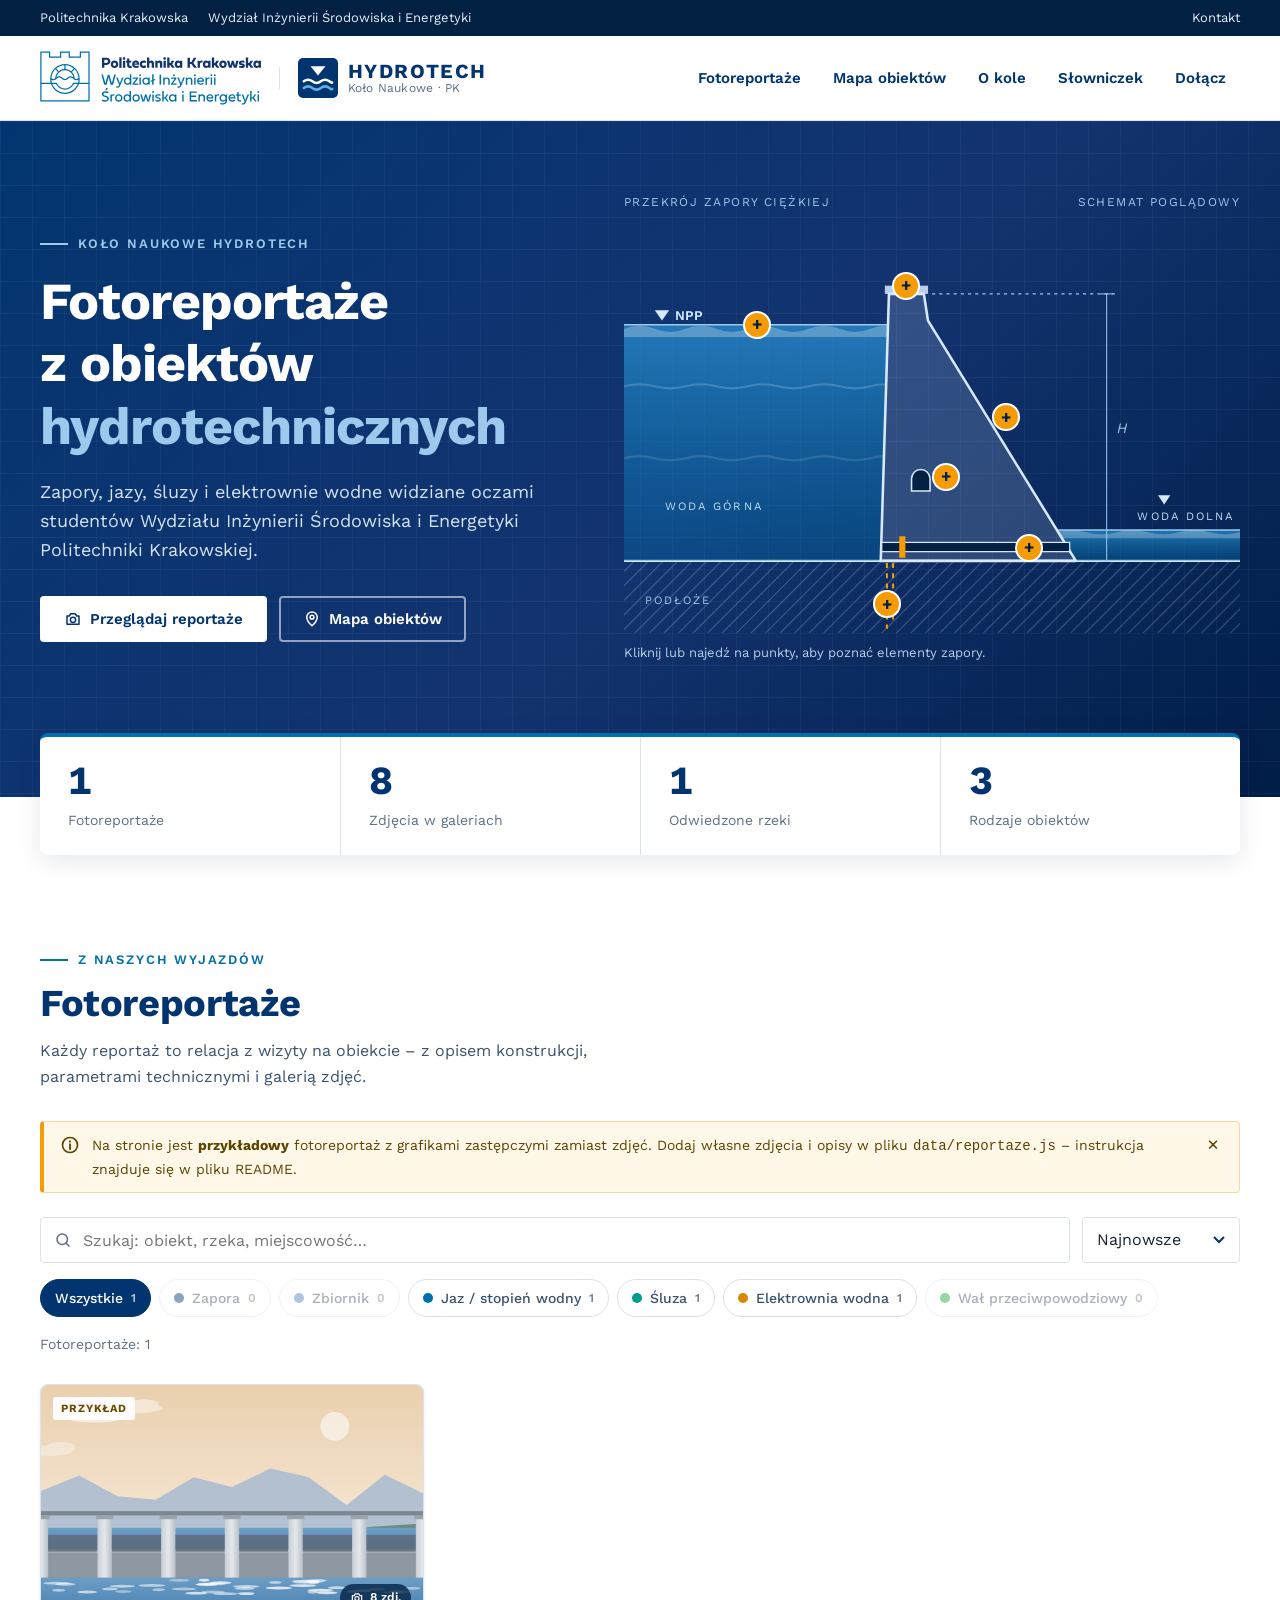
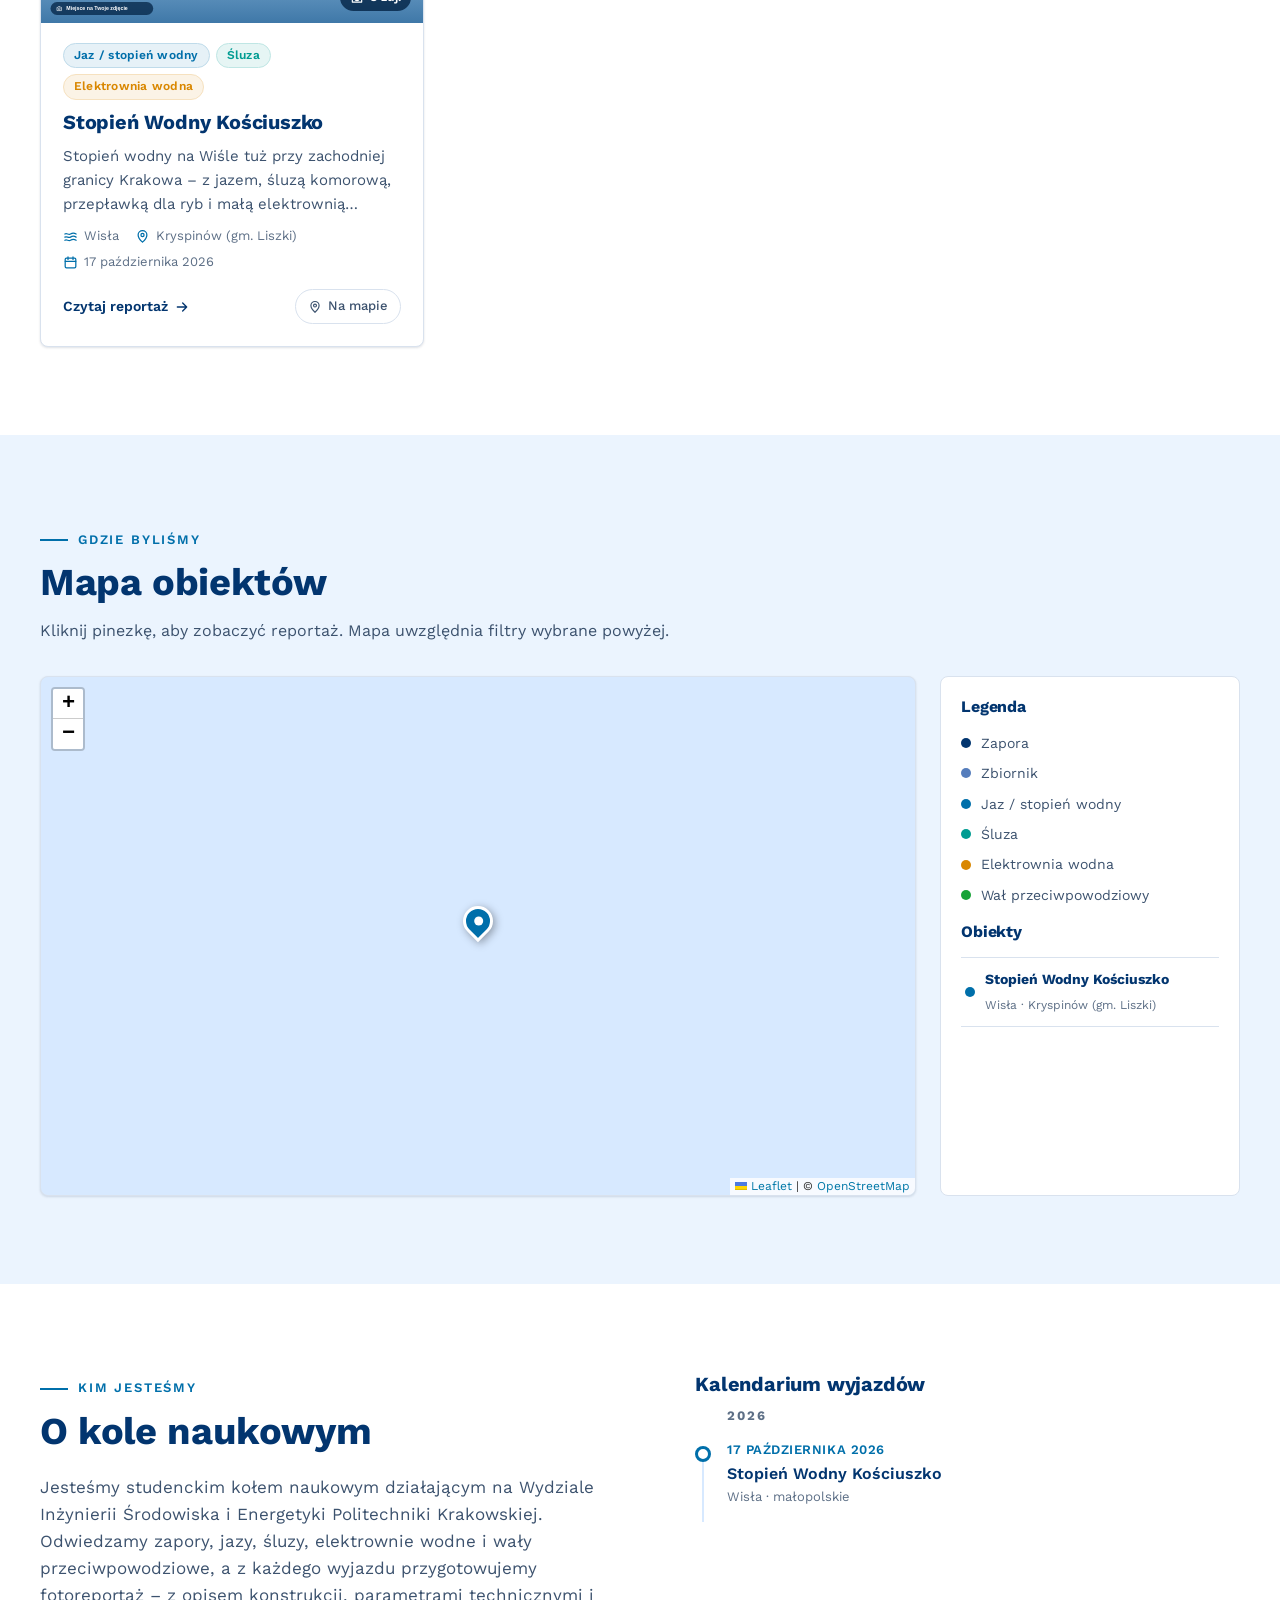
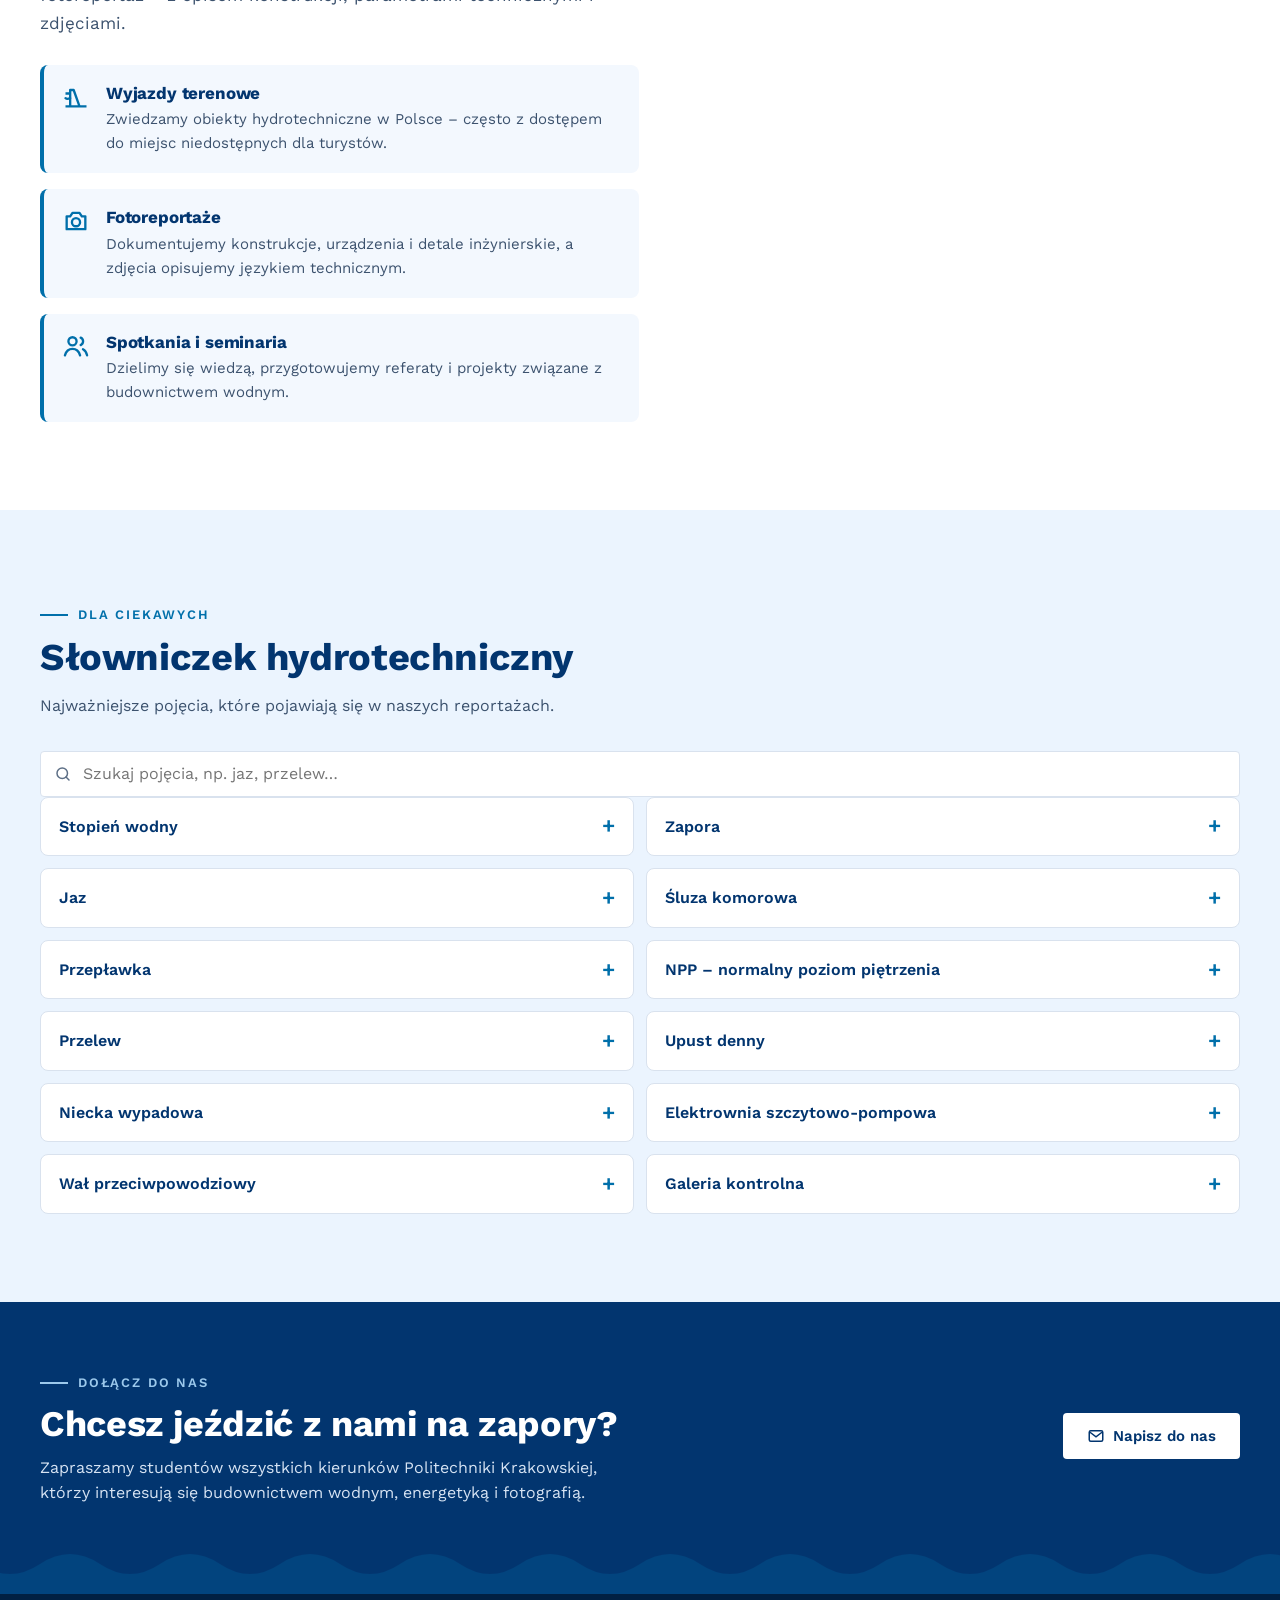
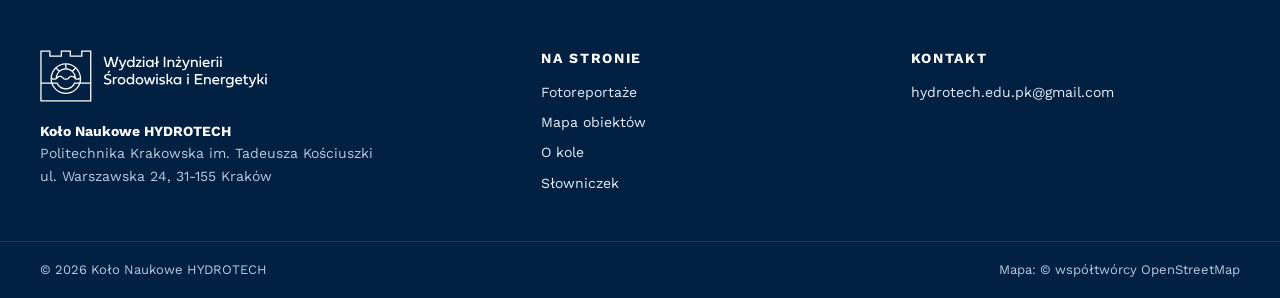
==== commit faaa077c: "Zostaw jeden przykładowy reportaż: Stopień Wodny Kościuszko - usunięto sześć przykładowych obiektów," ====
--- a/index.html
+++ b/index.html
@@ -146,10 +146,10 @@
     <div class="stats">
       <div class="container">
         <div class="stats__grid">
-          <div class="stat"><div class="stat__value" data-stat="reportaze">0</div><div class="stat__label">fotoreportaży</div></div>
-          <div class="stat"><div class="stat__value" data-stat="zdjecia">0</div><div class="stat__label">zdjęć w galeriach</div></div>
-          <div class="stat"><div class="stat__value" data-stat="rzeki">0</div><div class="stat__label">odwiedzonych rzek</div></div>
-          <div class="stat"><div class="stat__value" data-stat="typy">0</div><div class="stat__label">rodzajów obiektów</div></div>
+          <div class="stat"><div class="stat__value" data-stat="reportaze">0</div><div class="stat__label">Fotoreportaże</div></div>
+          <div class="stat"><div class="stat__value" data-stat="zdjecia">0</div><div class="stat__label">Zdjęcia w galeriach</div></div>
+          <div class="stat"><div class="stat__value" data-stat="rzeki">0</div><div class="stat__label">Odwiedzone rzeki</div></div>
+          <div class="stat"><div class="stat__value" data-stat="typy">0</div><div class="stat__label">Rodzaje obiektów</div></div>
         </div>
       </div>
     </div>
@@ -166,7 +166,7 @@
         </div>
 
         <div class="notice" id="demo-notice" hidden>
-          <p>Na stronie są <strong>przykładowe</strong> fotoreportaże z grafikami zastępczymi. Dodaj własne zdjęcia i opisy w pliku <code>data/reportaze.js</code> – instrukcja znajduje się w pliku README.</p>
+          <p>Na stronie jest <strong>przykładowy</strong> fotoreportaż z grafikami zastępczymi zamiast zdjęć. Dodaj własne zdjęcia i opisy w pliku <code>data/reportaze.js</code> – instrukcja znajduje się w pliku README.</p>
           <button type="button" aria-label="Zamknij informację">×</button>
         </div>
 
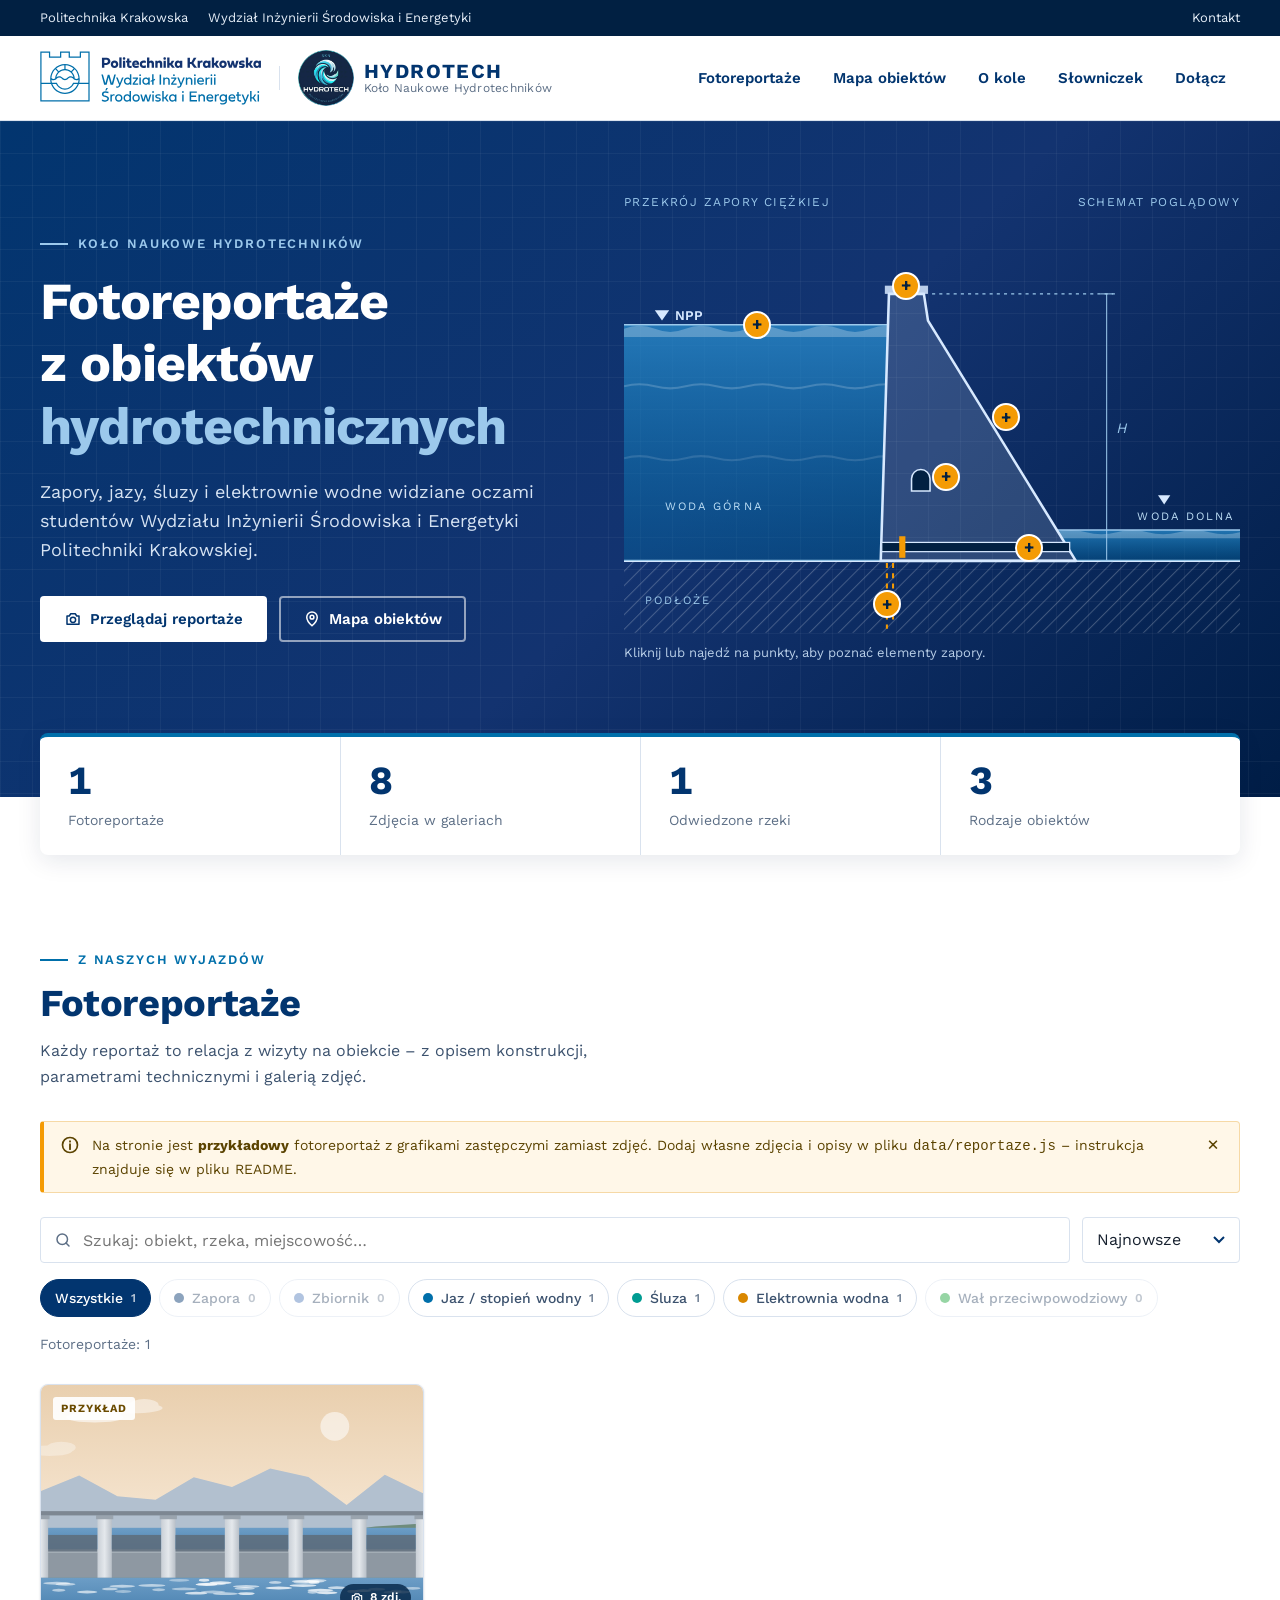
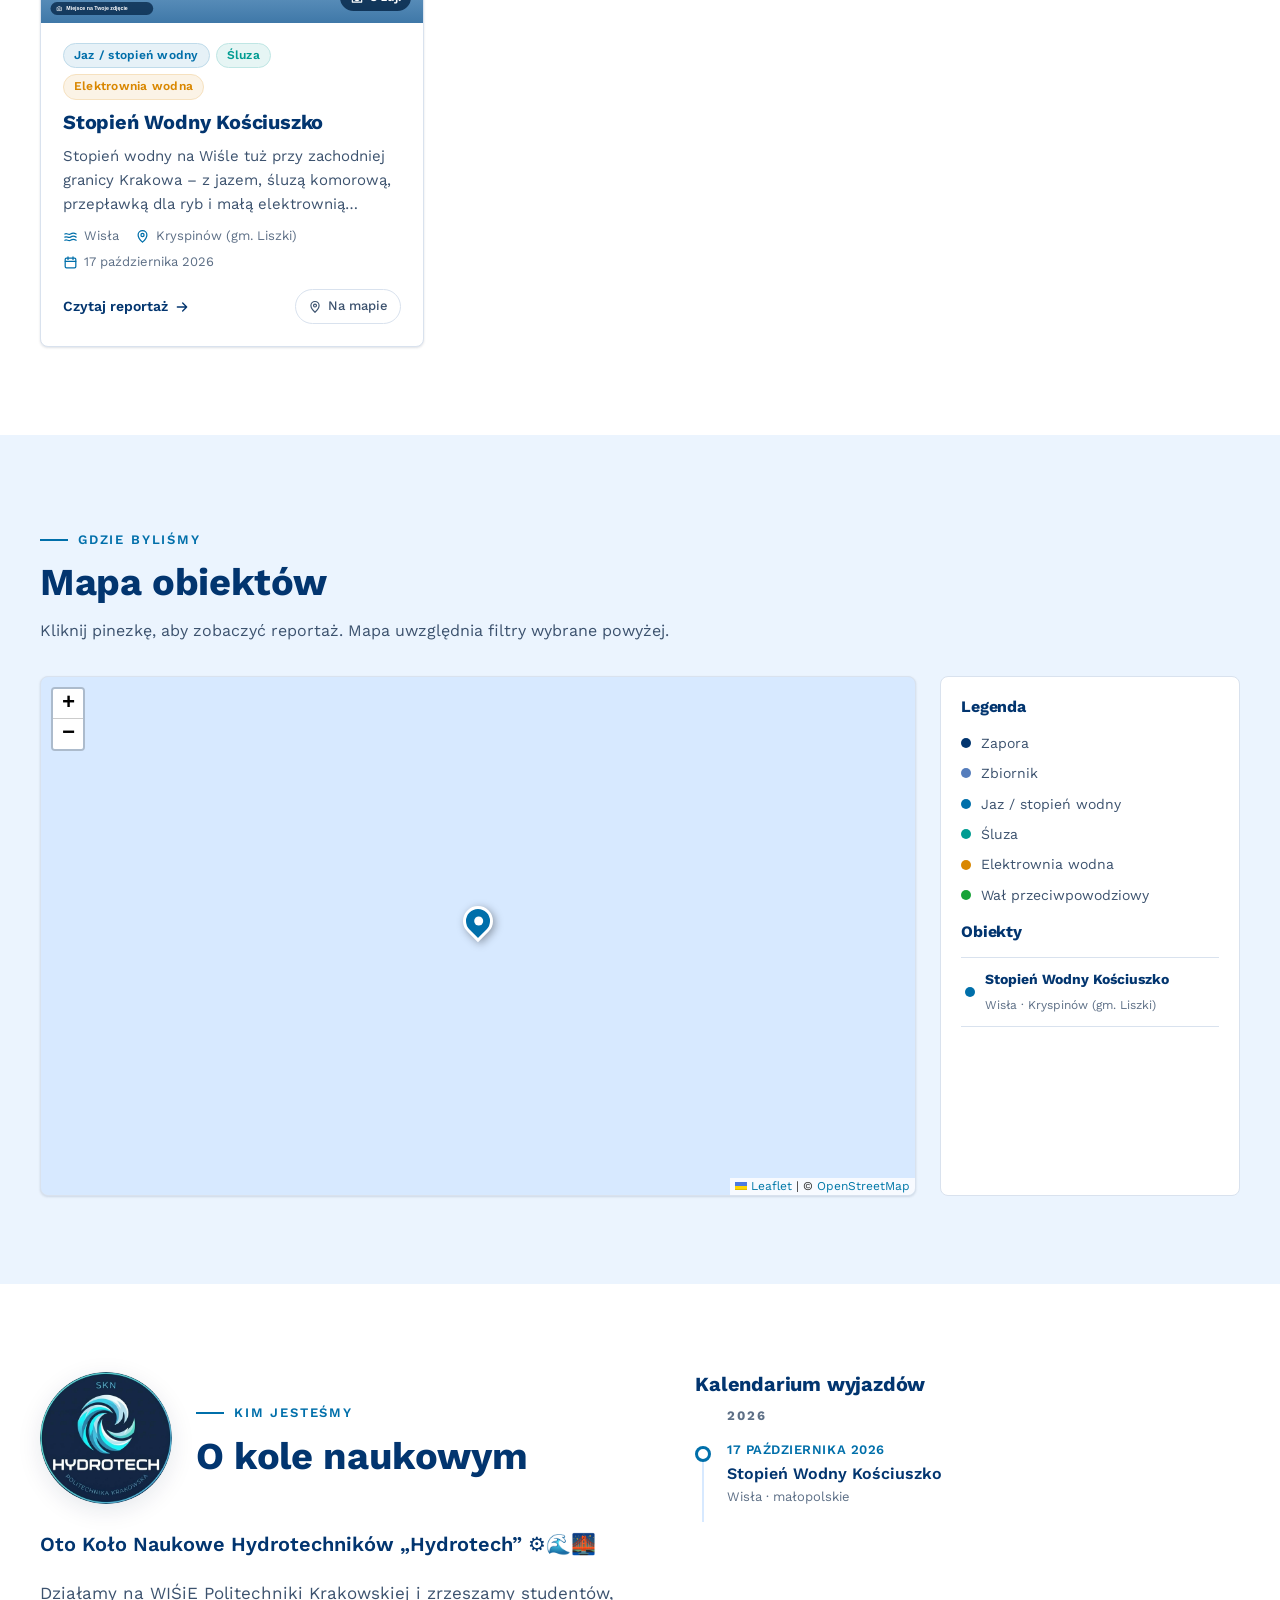
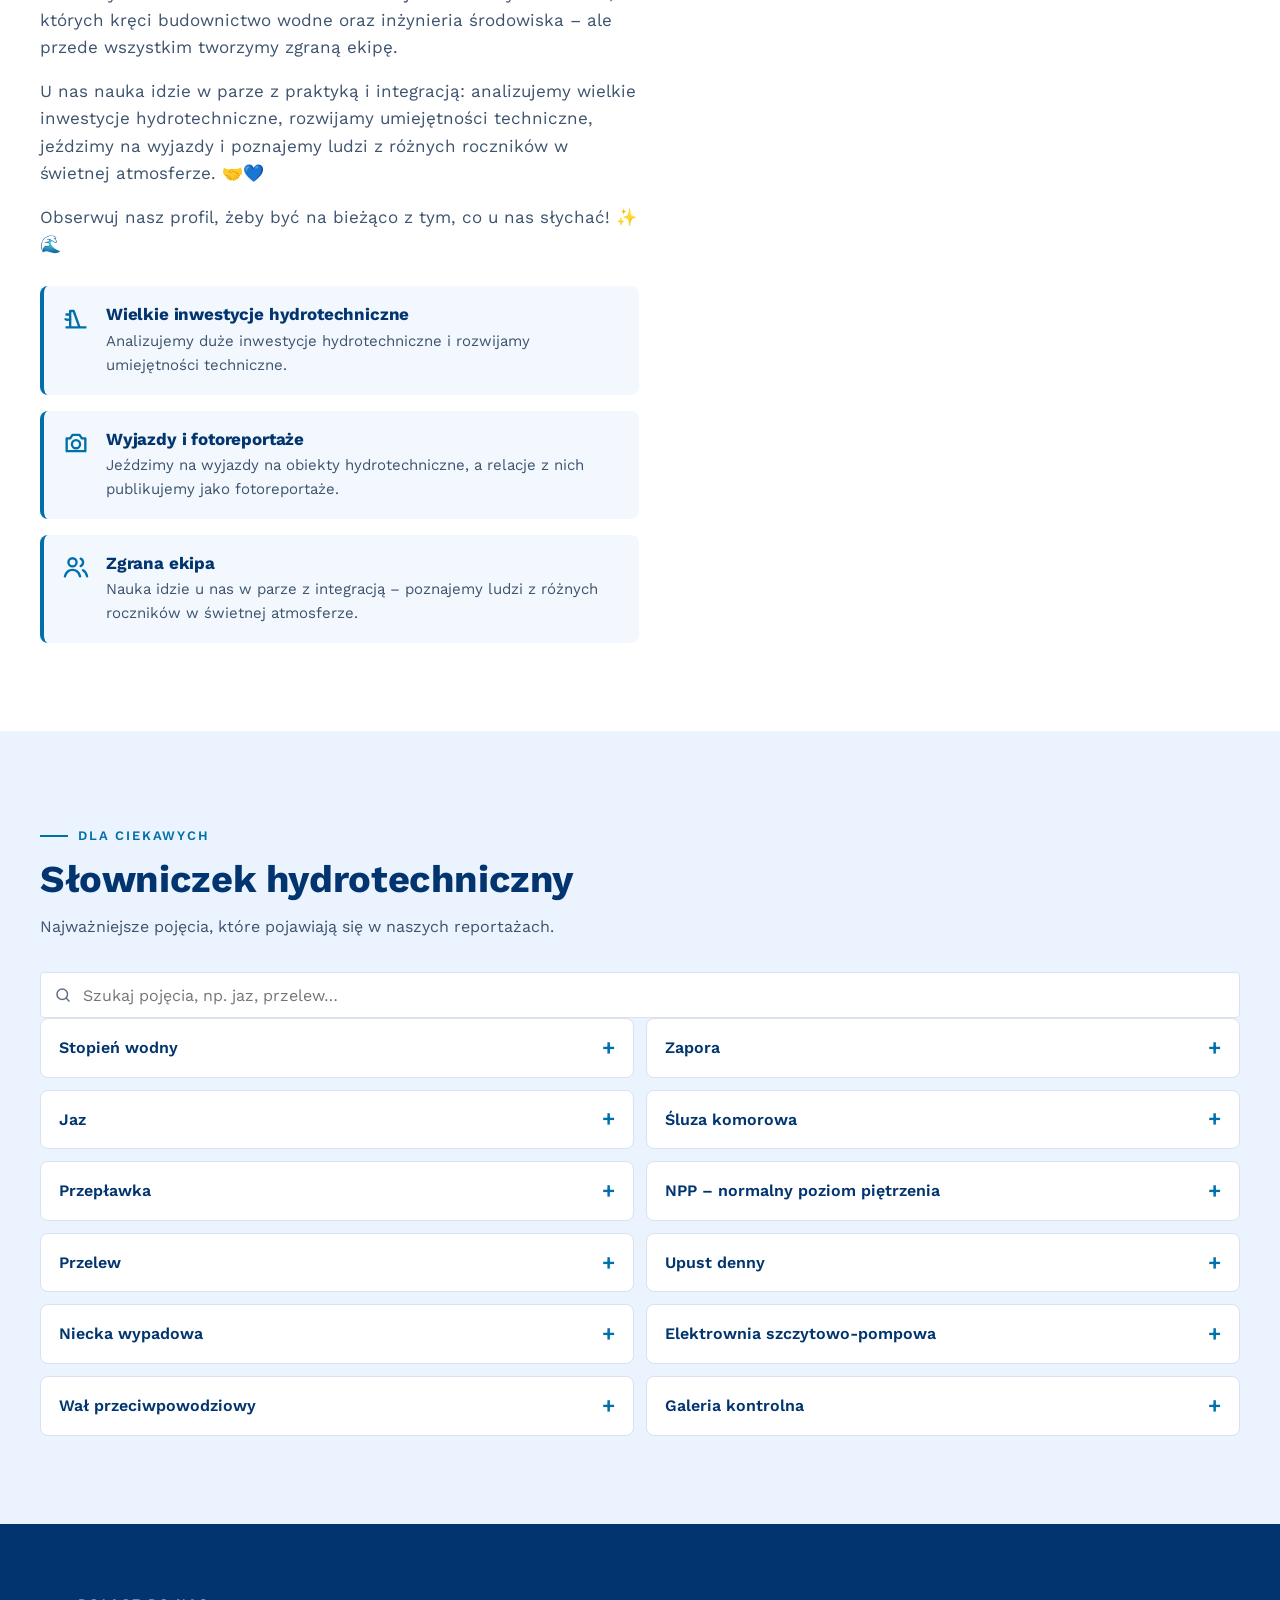
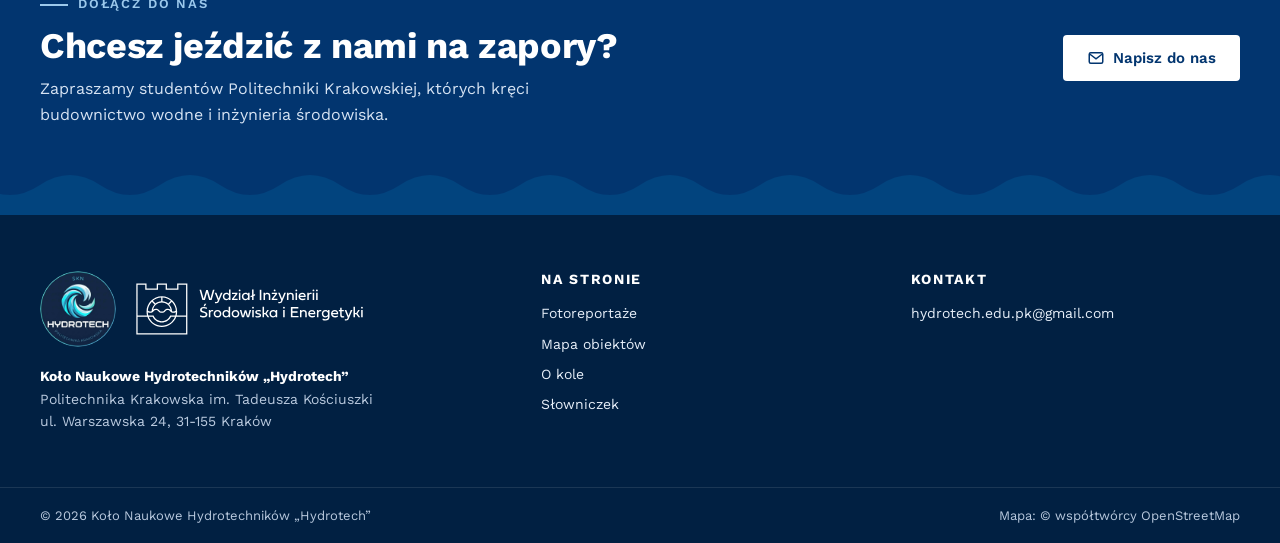
==== commit 19b2c3a2: "Logo SKN Hydrotech i nowy opis koła - logo koła w nagłówku, stopce i sekcji „O kole” (zastępuje tymc" ====
--- a/index.html
+++ b/index.html
@@ -4,12 +4,13 @@
   <meta charset="utf-8">
   <meta name="viewport" content="width=device-width, initial-scale=1">
   <title>HYDROTECH – Koło Naukowe | Politechnika Krakowska</title>
-  <meta name="description" content="Koło Naukowe HYDROTECH, Wydział Inżynierii Środowiska i Energetyki Politechniki Krakowskiej. Fotoreportaże z zapór, jazów, śluz i elektrowni wodnych.">
+  <meta name="description" content="Koło Naukowe Hydrotechników „Hydrotech”, Wydział Inżynierii Środowiska i Energetyki Politechniki Krakowskiej. Fotoreportaże z zapór, jazów, śluz i elektrowni wodnych.">
   <meta name="theme-color" content="#02356f">
   <meta property="og:title" content="HYDROTECH – fotoreportaże z obiektów hydrotechnicznych">
   <meta property="og:description" content="Koło Naukowe HYDROTECH, Politechnika Krakowska – Wydział Inżynierii Środowiska i Energetyki.">
   <meta property="og:type" content="website">
-  <link rel="icon" href="assets/img/favicon.svg" type="image/svg+xml">
+  <link rel="icon" href="assets/img/favicon.png" type="image/png">
+  <link rel="apple-touch-icon" href="assets/img/apple-touch-icon.png">
   <link rel="preconnect" href="https://fonts.googleapis.com">
   <link rel="preconnect" href="https://fonts.gstatic.com" crossorigin>
   <link rel="stylesheet" href="https://fonts.googleapis.com/css2?family=Work+Sans:wght@400;500;600;700&display=swap">
@@ -39,10 +40,10 @@
         <img class="brand__faculty" src="assets/img/logo-wisie.svg" alt="Politechnika Krakowska – Wydział Inżynierii Środowiska i Energetyki" width="294" height="72">
         <span class="brand__divider" aria-hidden="true"></span>
         <span class="brand__club">
-          <img class="brand__mark" src="assets/img/hydrotech-znak.svg" alt="" width="40" height="40">
+          <img class="brand__mark" src="assets/img/logo-hydrotech.webp" alt="Logo SKN Hydrotech" width="56" height="56">
           <span class="brand__text">
             <span class="brand__name">HYDROTECH</span>
-            <span class="brand__sub">Koło Naukowe · PK</span>
+            <span class="brand__sub">Koło Naukowe Hydrotechników</span>
           </span>
         </span>
       </a>
@@ -64,7 +65,7 @@
     <section class="hero" aria-labelledby="hero-title">
       <div class="container">
         <div>
-          <span class="eyebrow">Koło Naukowe HYDROTECH</span>
+          <span class="eyebrow">Koło Naukowe Hydrotechników</span>
           <h1 id="hero-title">Fotoreportaże z&nbsp;obiektów <em>hydrotechnicznych</em></h1>
           <p class="hero__lead">Zapory, jazy, śluzy i elektrownie wodne widziane oczami studentów Wydziału Inżynierii Środowiska i Energetyki Politechniki Krakowskiej.</p>
           <div class="hero__actions">
@@ -221,21 +222,26 @@
     <section class="section" id="o-kole" aria-labelledby="about-title">
       <div class="container about">
         <div class="about__text reveal">
-          <span class="eyebrow">Kim jesteśmy</span>
-          <h2 id="about-title" style="font-size:clamp(28px,3vw,38px);margin-top:10px">O kole naukowym</h2>
-          <p data-config="opis"></p>
+          <div class="about__head">
+            <img class="about__logo" src="assets/img/logo-hydrotech.webp" alt="Logo SKN Hydrotech – Politechnika Krakowska" width="132" height="132" loading="lazy">
+            <div>
+              <span class="eyebrow">Kim jesteśmy</span>
+              <h2 id="about-title">O kole naukowym</h2>
+            </div>
+          </div>
+          <div data-opis></div>
           <div class="features">
             <div class="feature">
               <svg viewBox="0 0 24 24" aria-hidden="true"><path d="M3 20h18M7 20V6h3l5 14M3 9h4" fill="none" stroke="currentColor" stroke-width="2" stroke-linejoin="round"/><path d="M3 13c1 .8 2 .8 4 0" fill="none" stroke="currentColor" stroke-width="2" stroke-linecap="round"/></svg>
-              <div><h3>Wyjazdy terenowe</h3><p>Zwiedzamy obiekty hydrotechniczne w Polsce – często z dostępem do miejsc niedostępnych dla turystów.</p></div>
+              <div><h3>Wielkie inwestycje hydrotechniczne</h3><p>Analizujemy duże inwestycje hydrotechniczne i rozwijamy umiejętności techniczne.</p></div>
             </div>
             <div class="feature">
               <svg viewBox="0 0 24 24" aria-hidden="true"><path d="M4 8h3l2-3h6l2 3h3v11H4z" fill="none" stroke="currentColor" stroke-width="2" stroke-linejoin="round"/><circle cx="12" cy="13" r="3.5" fill="none" stroke="currentColor" stroke-width="2"/></svg>
-              <div><h3>Fotoreportaże</h3><p>Dokumentujemy konstrukcje, urządzenia i detale inżynierskie, a zdjęcia opisujemy językiem technicznym.</p></div>
+              <div><h3>Wyjazdy i fotoreportaże</h3><p>Jeździmy na wyjazdy na obiekty hydrotechniczne, a relacje z nich publikujemy jako fotoreportaże.</p></div>
             </div>
             <div class="feature">
               <svg viewBox="0 0 24 24" aria-hidden="true"><circle cx="9" cy="8" r="3.5" fill="none" stroke="currentColor" stroke-width="2"/><path d="M2.5 20c1-3.5 3.6-5.5 6.5-5.5s5.5 2 6.5 5.5M16 4.8a3.5 3.5 0 0 1 0 6.4M18 14.8c1.7.8 2.9 2.6 3.5 5.2" fill="none" stroke="currentColor" stroke-width="2" stroke-linecap="round"/></svg>
-              <div><h3>Spotkania i seminaria</h3><p>Dzielimy się wiedzą, przygotowujemy referaty i projekty związane z budownictwem wodnym.</p></div>
+              <div><h3>Zgrana ekipa</h3><p>Nauka idzie u nas w parze z integracją – poznajemy ludzi z różnych roczników w świetnej atmosferze.</p></div>
             </div>
           </div>
         </div>
@@ -271,7 +277,7 @@
         <div>
           <span class="eyebrow">Dołącz do nas</span>
           <h2 id="cta-title">Chcesz jeździć z nami na zapory?</h2>
-          <p>Zapraszamy studentów wszystkich kierunków Politechniki Krakowskiej, którzy interesują się budownictwem wodnym, energetyką i fotografią.</p>
+          <p>Zapraszamy studentów Politechniki Krakowskiej, których kręci budownictwo wodne i inżynieria środowiska.</p>
         </div>
         <div class="cta__actions">
           <a class="btn btn--primary" href="#" data-mailto="Dołączenie do koła HYDROTECH" data-icon="mail">Napisz do nas</a>
@@ -284,7 +290,10 @@
   <footer class="footer">
     <div class="container">
       <div>
-        <img class="footer__logo" src="assets/img/logo-wisie-biale.svg" alt="Wydział Inżynierii Środowiska i Energetyki" width="292" height="67">
+        <div class="footer__logos">
+          <img class="footer__club" src="assets/img/logo-hydrotech.webp" alt="Logo SKN Hydrotech" width="76" height="76" loading="lazy">
+          <img class="footer__logo" src="assets/img/logo-wisie-biale.svg" alt="Wydział Inżynierii Środowiska i Energetyki" width="292" height="67" loading="lazy">
+        </div>
         <p><strong style="color:#fff" data-config="pelnaNazwa">Koło Naukowe HYDROTECH</strong><br>
           <span data-config="uczelnia">Politechnika Krakowska im. Tadeusza Kościuszki</span><br>
           <span data-config="adres">ul. Warszawska 24, 31-155 Kraków</span></p>
@@ -305,7 +314,7 @@
     </div>
     <div class="footer__bottom">
       <div class="container">
-        <span>© <span data-year></span> Koło Naukowe HYDROTECH</span>
+        <span>© <span data-year></span> <span data-config="pelnaNazwa">Koło Naukowe HYDROTECH</span></span>
         <span>Mapa: © współtwórcy OpenStreetMap</span>
       </div>
     </div>
--- a/assets/css/style.css
+++ b/assets/css/style.css
@@ -85,7 +85,7 @@
 .brand__faculty { height: 54px; width: auto; flex: none; }
 .brand__divider { width: 1px; align-self: stretch; margin: 16px 0; background: var(--line); flex: none; }
 .brand__club { display: flex; align-items: center; gap: 10px; min-width: 0; }
-.brand__mark { width: 40px; height: 40px; flex: none; }
+.brand__mark { width: 56px; height: 56px; flex: none; border-radius: 50%; }
 .brand__text { display: flex; flex-direction: column; line-height: 1.1; min-width: 0; }
 .brand__name { font-weight: 700; font-size: 20px; letter-spacing: .08em; color: var(--pk-navy); }
 .brand__sub { font-size: 12px; color: var(--muted); letter-spacing: .02em; white-space: nowrap; }
@@ -325,6 +325,10 @@
 /* ---------- O kole ---------- */
 .about { display: grid; grid-template-columns: minmax(0, 1.1fr) minmax(0, 1fr); gap: 56px; align-items: start; }
 .about__text p { font-size: 17px; color: var(--ink-2); }
+.about__head { display: flex; align-items: center; gap: 24px; margin-bottom: 24px; }
+.about__head h2 { font-size: clamp(28px, 3vw, 38px); margin: 10px 0 0; }
+.about__logo { width: 132px; height: 132px; flex: none; border-radius: 50%; box-shadow: var(--shadow-md); }
+.about__text .about__intro { font-size: 20px; font-weight: 600; color: var(--pk-navy); }
 .features { display: grid; gap: 16px; margin-top: 28px; }
 .feature { display: flex; gap: 16px; align-items: flex-start; padding: 18px; background: var(--sky-50); border-radius: var(--radius-lg); border-left: 4px solid var(--wisie-blue); }
 .feature svg { width: 28px; height: 28px; flex: none; color: var(--wisie-blue); }
@@ -374,7 +378,9 @@
 /* ---------- Stopka ---------- */
 .footer { background: var(--pk-navy-dark); color: #b9c9de; font-size: 14px; }
 .footer .container { display: grid; grid-template-columns: 1.4fr 1fr 1fr; gap: 40px; padding-top: 56px; padding-bottom: 40px; }
-.footer__logo { height: 52px; width: auto; margin-bottom: 18px; }
+.footer__logos { display: flex; align-items: center; gap: 20px; margin-bottom: 18px; flex-wrap: wrap; }
+.footer__club { width: 76px; height: 76px; border-radius: 50%; }
+.footer__logo { height: 52px; width: auto; }
 .footer h3 { color: #fff; font-size: 14px; letter-spacing: .12em; text-transform: uppercase; margin-bottom: 14px; }
 .footer ul { list-style: none; margin: 0; padding: 0; display: grid; gap: 8px; }
 .footer a { color: #e6eef8; text-decoration: none; }
@@ -472,8 +478,8 @@
   .map-side { max-height: none; }
   .map-list { max-height: 260px; }
 }
-@media (max-width: 920px) {
-  :root { --header-h: 72px; }
+/* Menu „hamburger”, gdy logo wydziału + logo koła + menu nie mieszczą się w jednej linii */
+@media (max-width: 1140px) {
   .nav-toggle { display: inline-flex; }
   .nav {
     position: absolute; left: 0; right: 0; top: 100%; background: #fff; border-bottom: 1px solid var(--line);
@@ -483,6 +489,9 @@
   .nav__list { flex-direction: column; padding: 8px var(--gutter) 16px; }
   .nav__link { padding: 14px 4px; border-bottom: 1px solid var(--line); border-radius: 0; }
   .nav__link::after { display: none; }
+}
+@media (max-width: 920px) {
+  :root { --header-h: 72px; }
   .brand__faculty { height: 44px; }
   .stats__grid { grid-template-columns: repeat(2, 1fr); }
   .stat:nth-child(3) { border-left: 0; }
@@ -499,8 +508,10 @@
   .topbar__right { display: none; }
   .brand { gap: 12px; }
   .brand__faculty { height: 36px; }
-  .brand__mark, .brand__sub { display: none; }
-  .brand__name { font-size: 17px; }
+  .brand__text { display: none; }
+  .brand__mark { width: 46px; height: 46px; }
+  .about__head { gap: 16px; }
+  .about__logo { width: 88px; height: 88px; }
   .cards { grid-template-columns: 1fr; }
   .glossary { grid-template-columns: 1fr; }
   .section { padding: 64px 0; }
@@ -522,7 +533,7 @@
 @media (max-width: 380px) {
   .brand { gap: 10px; }
   .brand__faculty { height: 30px; }
-  .brand__name { font-size: 15px; letter-spacing: .05em; }
+  .brand__mark { width: 40px; height: 40px; }
 }
 @media (prefers-reduced-motion: reduce) {
   *, *::before, *::after { animation: none !important; transition: none !important; scroll-behavior: auto !important; }
